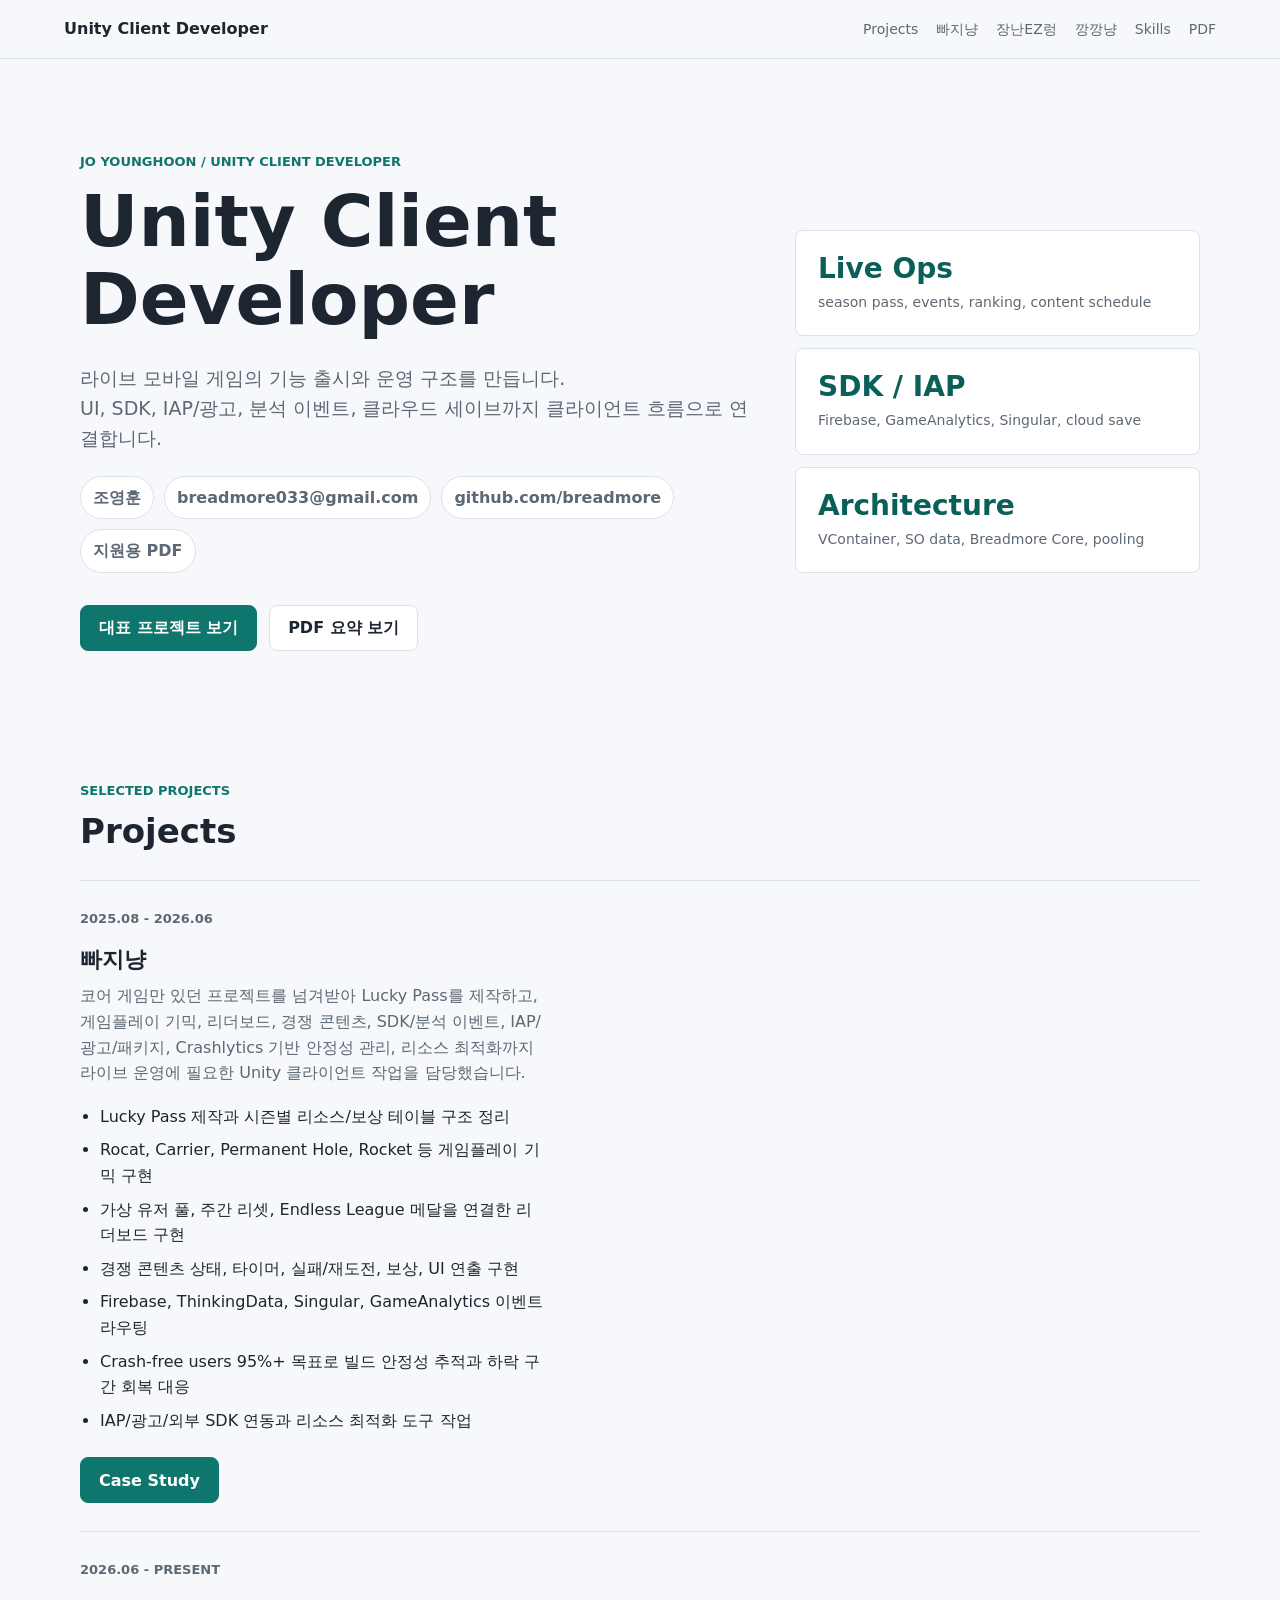
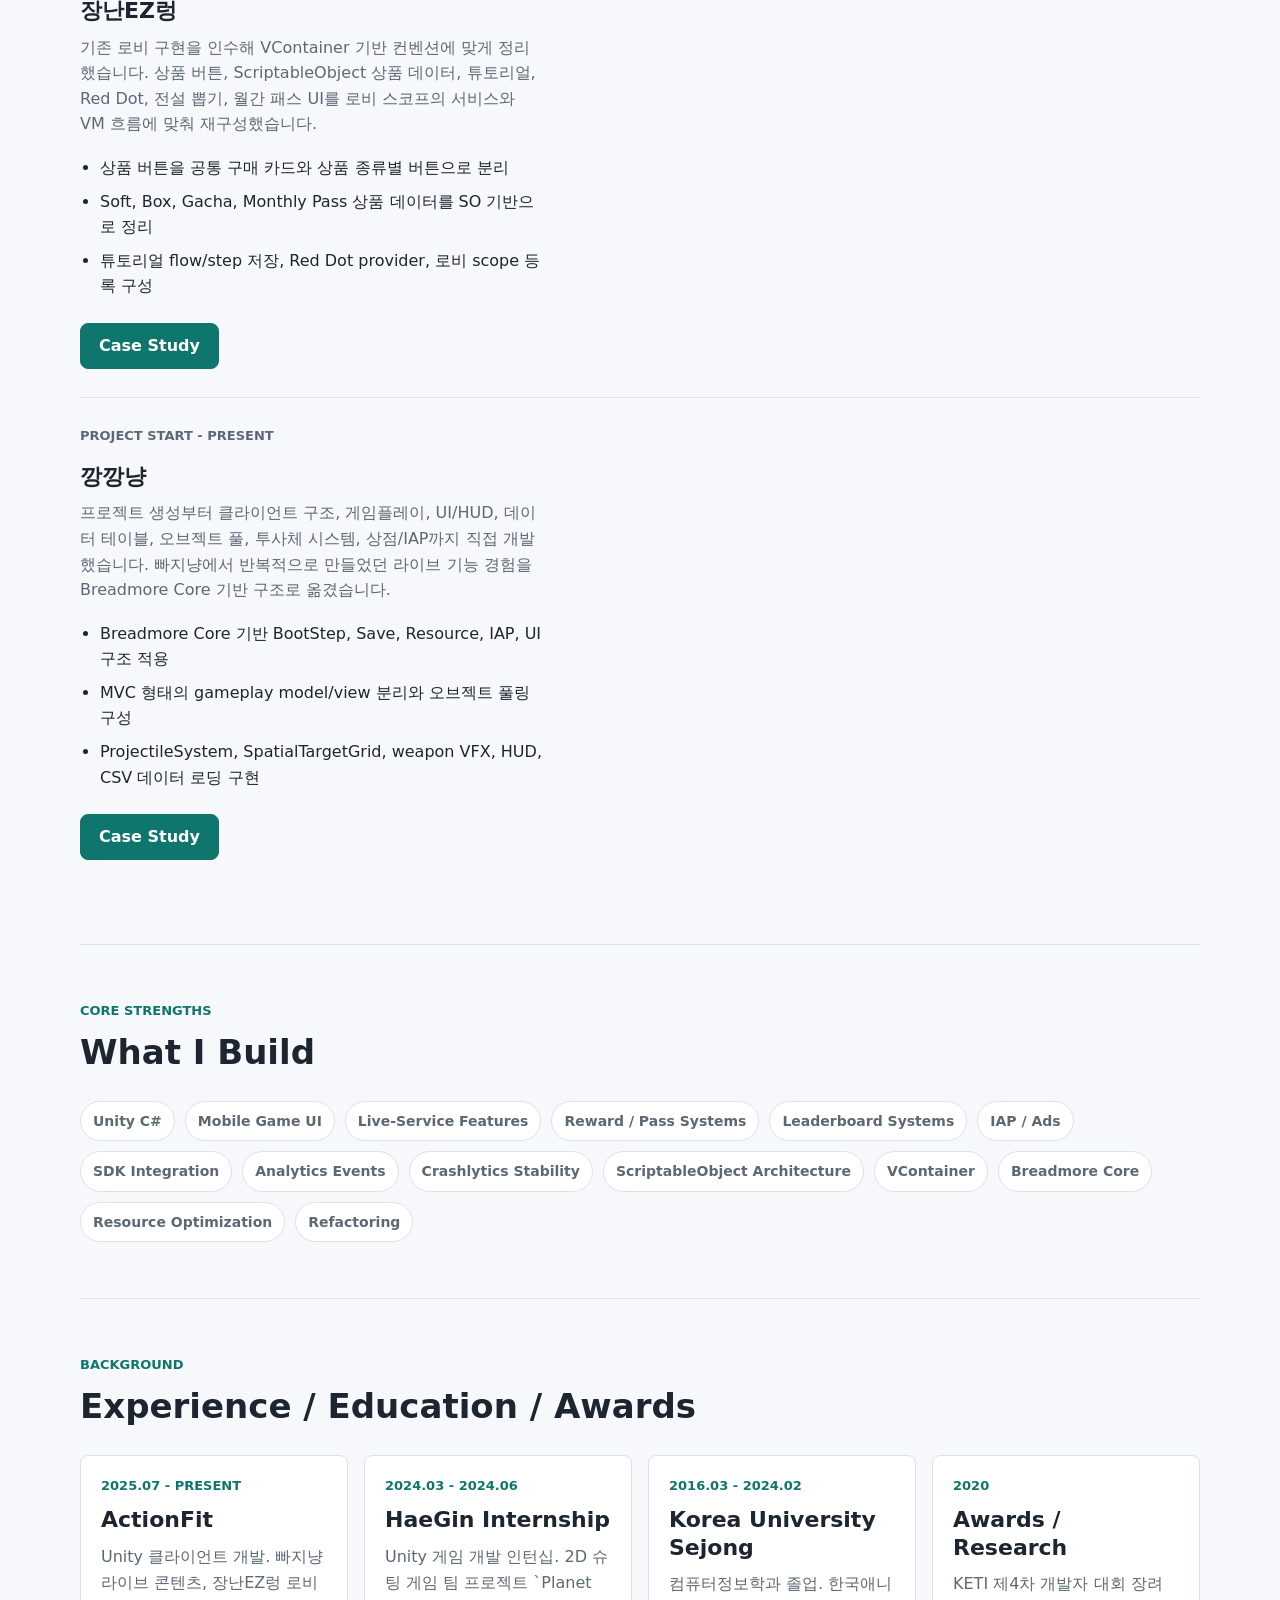
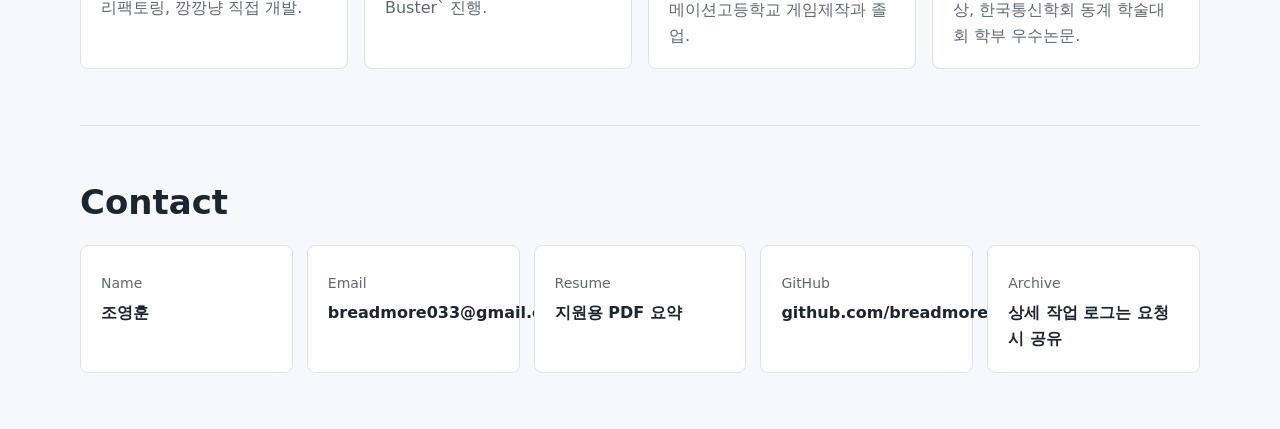
==== index.html @ 873f24c1 "Refine home hero copy" ====
<!doctype html>
<html lang="ko">
  <head>
    <meta charset="utf-8">
    <meta name="viewport" content="width=device-width, initial-scale=1">
    <title>Unity Client Developer Portfolio</title>
    <meta name="description" content="Unity client developer portfolio focused on live game systems, UI, SDK integration, refactoring, and maintainable feature development.">
    <link rel="stylesheet" href="styles.css">
    <link rel="stylesheet" href="print.css" media="print">
  </head>
  <body>
    <header class="topbar">
      <a class="brand" href="index.html">Unity Client Developer</a>
      <nav aria-label="Portfolio navigation">
        <a href="index.html#projects">Projects</a>
        <a href="projects/cataway.html">빠지냥</a>
        <a href="projects/toycommando.html">장난EZ렁</a>
        <a href="projects/minecat.html">깡깡냥</a>
        <a href="index.html#skills">Skills</a>
        <a href="portfolio-print.html">PDF</a>
      </nav>
    </header>

    <main>
      <section class="hero home-hero">
        <div class="hero-copy">
          <p class="eyebrow">Jo Younghoon / Unity Client Developer</p>
          <h1 class="home-title">Unity Client Developer</h1>
          <p class="lead">
            라이브 모바일 게임의 기능 출시와 운영 구조를 만듭니다.<br>
            UI, SDK, IAP/광고, 분석 이벤트, 클라우드 세이브까지 클라이언트 흐름으로 연결합니다.
          </p>
          <div class="contact-strip" aria-label="Contact information">
            <span>조영훈</span>
            <a href="mailto:breadmore033@gmail.com">breadmore033@gmail.com</a>
            <a href="https://github.com/breadmore">github.com/breadmore</a>
            <a href="portfolio-print.html">지원용 PDF</a>
          </div>
          <div class="hero-actions">
            <a class="button primary" href="projects/cataway.html">대표 프로젝트 보기</a>
            <a class="button" href="portfolio-print.html">PDF 요약 보기</a>
          </div>
        </div>
        <div class="hero-panel" aria-label="Portfolio highlights">
          <div>
            <span class="metric">Live Ops</span>
            <span class="label">season pass, events, ranking, content schedule</span>
          </div>
          <div>
            <span class="metric">SDK / IAP</span>
            <span class="label">Firebase, GameAnalytics, Singular, cloud save</span>
          </div>
          <div>
            <span class="metric">Architecture</span>
            <span class="label">VContainer, SO data, Breadmore Core, pooling</span>
          </div>
        </div>
      </section>

      <section id="projects" class="projects">
        <div class="section-heading">
          <p class="eyebrow">Selected Projects</p>
          <h2>Projects</h2>
        </div>

        <article class="project-card featured-project">
          <div class="project-body">
            <p class="project-period">2025.08 - 2026.06</p>
            <h3>빠지냥</h3>
            <p>
              코어 게임만 있던 프로젝트를 넘겨받아 Lucky Pass를 제작하고,
              게임플레이 기믹, 리더보드, 경쟁 콘텐츠, SDK/분석 이벤트, IAP/광고/패키지,
              Crashlytics 기반 안정성 관리, 리소스 최적화까지 라이브 운영에 필요한 Unity 클라이언트 작업을 담당했습니다.
            </p>
            <ul>
              <li>Lucky Pass 제작과 시즌별 리소스/보상 테이블 구조 정리</li>
              <li>Rocat, Carrier, Permanent Hole, Rocket 등 게임플레이 기믹 구현</li>
              <li>가상 유저 풀, 주간 리셋, Endless League 메달을 연결한 리더보드 구현</li>
              <li>경쟁 콘텐츠 상태, 타이머, 실패/재도전, 보상, UI 연출 구현</li>
              <li>Firebase, ThinkingData, Singular, GameAnalytics 이벤트 라우팅</li>
              <li>Crash-free users 95%+ 목표로 빌드 안정성 추적과 하락 구간 회복 대응</li>
              <li>IAP/광고/외부 SDK 연동과 리소스 최적화 도구 작업</li>
            </ul>
            <div class="inline-actions">
              <a class="button primary" href="projects/cataway.html">Case Study</a>
            </div>
          </div>
        </article>

        <article class="project-card compact-project">
          <div class="project-body">
            <p class="project-period">2026.06 - Present</p>
            <h3>장난EZ렁</h3>
            <p>
              기존 로비 구현을 인수해 VContainer 기반 컨벤션에 맞게 정리했습니다.
              상품 버튼, ScriptableObject 상품 데이터, 튜토리얼, Red Dot, 전설 뽑기,
              월간 패스 UI를 로비 스코프의 서비스와 VM 흐름에 맞춰 재구성했습니다.
            </p>
            <ul>
              <li>상품 버튼을 공통 구매 카드와 상품 종류별 버튼으로 분리</li>
              <li>Soft, Box, Gacha, Monthly Pass 상품 데이터를 SO 기반으로 정리</li>
              <li>튜토리얼 flow/step 저장, Red Dot provider, 로비 scope 등록 구성</li>
            </ul>
            <div class="inline-actions">
              <a class="button primary" href="projects/toycommando.html">Case Study</a>
            </div>
          </div>
        </article>

        <article class="project-card compact-project">
          <div class="project-body">
            <p class="project-period">Project Start - Present</p>
            <h3>깡깡냥</h3>
            <p>
              프로젝트 생성부터 클라이언트 구조, 게임플레이, UI/HUD, 데이터 테이블,
              오브젝트 풀, 투사체 시스템, 상점/IAP까지 직접 개발했습니다.
              빠지냥에서 반복적으로 만들었던 라이브 기능 경험을 Breadmore Core 기반 구조로 옮겼습니다.
            </p>
            <ul>
              <li>Breadmore Core 기반 BootStep, Save, Resource, IAP, UI 구조 적용</li>
              <li>MVC 형태의 gameplay model/view 분리와 오브젝트 풀링 구성</li>
              <li>ProjectileSystem, SpatialTargetGrid, weapon VFX, HUD, CSV 데이터 로딩 구현</li>
            </ul>
            <div class="inline-actions">
              <a class="button primary" href="projects/minecat.html">Case Study</a>
            </div>
          </div>
        </article>
      </section>

      <section id="skills" class="summary">
        <div class="section-heading">
          <p class="eyebrow">Core Strengths</p>
          <h2>What I Build</h2>
        </div>
        <div class="pill-grid">
          <span>Unity C#</span>
          <span>Mobile Game UI</span>
          <span>Live-Service Features</span>
          <span>Reward / Pass Systems</span>
          <span>Leaderboard Systems</span>
          <span>IAP / Ads</span>
          <span>SDK Integration</span>
          <span>Analytics Events</span>
          <span>Crashlytics Stability</span>
          <span>ScriptableObject Architecture</span>
          <span>VContainer</span>
          <span>Breadmore Core</span>
          <span>Resource Optimization</span>
          <span>Refactoring</span>
        </div>
      </section>

      <section class="summary">
        <div class="section-heading">
          <p class="eyebrow">Background</p>
          <h2>Experience / Education / Awards</h2>
        </div>
        <div class="timeline-grid">
          <article>
            <p class="project-period">2025.07 - Present</p>
            <h3>ActionFit</h3>
            <p>Unity 클라이언트 개발. 빠지냥 라이브 콘텐츠, 장난EZ렁 로비 리팩토링, 깡깡냥 직접 개발.</p>
          </article>
          <article>
            <p class="project-period">2024.03 - 2024.06</p>
            <h3>HaeGin Internship</h3>
            <p>Unity 게임 개발 인턴십. 2D 슈팅 게임 팀 프로젝트 `Planet Buster` 진행.</p>
          </article>
          <article>
            <p class="project-period">2016.03 - 2024.02</p>
            <h3>Korea University Sejong</h3>
            <p>컴퓨터정보학과 졸업. 한국애니메이션고등학교 게임제작과 졸업.</p>
          </article>
          <article>
            <p class="project-period">2020</p>
            <h3>Awards / Research</h3>
            <p>KETI 제4차 개발자 대회 장려상, 한국통신학회 동계 학술대회 학부 우수논문.</p>
          </article>
        </div>
      </section>

      <section class="contact">
        <h2>Contact</h2>
        <div class="contact-grid">
          <div>
            <span class="label">Name</span>
            <strong>조영훈</strong>
          </div>
          <div>
            <span class="label">Email</span>
            <a href="mailto:breadmore033@gmail.com">breadmore033@gmail.com</a>
          </div>
          <div>
            <span class="label">Resume</span>
            <a href="portfolio-print.html">지원용 PDF 요약</a>
          </div>
          <div>
            <span class="label">GitHub</span>
            <a href="https://github.com/breadmore">github.com/breadmore</a>
          </div>
          <div>
            <span class="label">Archive</span>
            <span>상세 작업 로그는 요청 시 공유</span>
          </div>
        </div>
      </section>
    </main>
  </body>
</html>
---- styles.css ----
:root {
  color-scheme: light;
  --ink: #1d2630;
  --muted: #5d6875;
  --line: #dbe2ea;
  --paper: #f7f8fb;
  --surface: #ffffff;
  --accent: #0f766e;
  --accent-dark: #0b5f59;
  --gold: #b7791f;
  --blue: #275d8c;
}

* {
  box-sizing: border-box;
}

html {
  scroll-behavior: smooth;
}

body {
  margin: 0;
  font-family: Inter, ui-sans-serif, system-ui, -apple-system, BlinkMacSystemFont, "Segoe UI", sans-serif;
  color: var(--ink);
  background: var(--paper);
  line-height: 1.6;
}

a {
  color: inherit;
  text-decoration: none;
}

.topbar {
  position: sticky;
  top: 0;
  z-index: 10;
  display: flex;
  align-items: center;
  justify-content: space-between;
  gap: 24px;
  padding: 16px clamp(20px, 5vw, 64px);
  background: rgba(247, 248, 251, 0.92);
  border-bottom: 1px solid var(--line);
  backdrop-filter: blur(12px);
}

.brand {
  font-weight: 800;
}

nav {
  display: flex;
  flex-wrap: wrap;
  justify-content: flex-end;
  gap: 18px;
  color: var(--muted);
  font-size: 14px;
}

main {
  width: min(1120px, calc(100% - 40px));
  margin: 0 auto;
}

.home-hero {
  min-height: 68vh;
}

.hero {
  display: grid;
  grid-template-columns: minmax(0, 1.25fr) minmax(280px, 0.75fr);
  gap: 40px;
  align-items: center;
  min-height: 74vh;
  padding: 72px 0 52px;
}

.eyebrow,
.project-period {
  margin: 0 0 10px;
  color: var(--accent);
  font-size: 13px;
  font-weight: 800;
  letter-spacing: 0;
  text-transform: uppercase;
}

h1,
h2,
h3,
p {
  overflow-wrap: anywhere;
}

h1 {
  max-width: 840px;
  margin: 0;
  font-size: clamp(42px, 8vw, 82px);
  line-height: 1.04;
  letter-spacing: 0;
}

.home-title {
  max-width: 760px;
  font-size: clamp(44px, 6vw, 72px);
  line-height: 1.08;
}

h2 {
  margin: 0;
  font-size: 34px;
  line-height: 1.2;
  letter-spacing: 0;
}

h3 {
  margin: 0 0 10px;
  font-size: 22px;
  line-height: 1.25;
  letter-spacing: 0;
}

.lead {
  max-width: 720px;
  margin: 24px 0 0;
  color: var(--muted);
  font-size: 19px;
}

.hero-actions {
  display: flex;
  flex-wrap: wrap;
  gap: 12px;
  margin-top: 32px;
}

.contact-strip {
  display: flex;
  flex-wrap: wrap;
  gap: 10px;
  margin-top: 22px;
  color: var(--muted);
  font-weight: 800;
}

.contact-strip > * {
  padding: 8px 12px;
  border: 1px solid var(--line);
  border-radius: 999px;
  background: var(--surface);
}

.button {
  display: inline-flex;
  align-items: center;
  justify-content: center;
  min-height: 46px;
  padding: 0 18px;
  border: 1px solid var(--line);
  border-radius: 8px;
  background: var(--surface);
  font-weight: 800;
}

.button.primary {
  color: #fff;
  background: var(--accent);
  border-color: var(--accent);
}

.inline-actions {
  display: flex;
  flex-wrap: wrap;
  gap: 10px;
  margin-top: 24px;
}

.hero-panel {
  display: grid;
  gap: 12px;
}

.hero-panel > div {
  padding: 22px;
  border: 1px solid var(--line);
  border-radius: 8px;
  background: var(--surface);
}

.metric {
  display: block;
  color: var(--accent-dark);
  font-size: 28px;
  font-weight: 900;
  line-height: 1.15;
}

.label {
  display: block;
  margin-top: 6px;
  color: var(--muted);
  font-size: 14px;
}

section {
  padding: 56px 0;
}

.summary,
.contact {
  border-top: 1px solid var(--line);
}

.contact-grid {
  display: grid;
  grid-template-columns: repeat(5, minmax(0, 1fr));
  gap: 14px;
  margin-top: 22px;
}

.contact-grid > div {
  padding: 20px;
  border: 1px solid var(--line);
  border-radius: 8px;
  background: var(--surface);
}

.contact-grid strong,
.contact-grid a,
.contact-grid span:not(.label) {
  display: block;
  margin-top: 6px;
  font-weight: 900;
}

.timeline-grid {
  display: grid;
  grid-template-columns: repeat(4, minmax(0, 1fr));
  gap: 16px;
  margin-top: 22px;
}

.timeline-grid article {
  min-height: 190px;
  padding: 20px;
  border: 1px solid var(--line);
  border-radius: 8px;
  background: var(--surface);
}

.timeline-grid p:not(.project-period) {
  margin: 0;
  color: var(--muted);
}

.pill-grid {
  display: flex;
  flex-wrap: wrap;
  gap: 10px;
  margin-top: 22px;
}

.pill-grid span {
  padding: 8px 12px;
  border: 1px solid var(--line);
  border-radius: 999px;
  background: var(--surface);
  color: var(--muted);
  font-weight: 700;
  font-size: 14px;
}

.section-heading {
  margin-bottom: 28px;
}

.featured-project {
  border-top: 2px solid var(--accent);
}

.compact-project {
  grid-template-columns: 1fr;
}

.project-card {
  display: grid;
  grid-template-columns: minmax(280px, 0.85fr) minmax(0, 1.15fr);
  gap: 28px;
  align-items: stretch;
  padding: 24px 0;
  border-top: 1px solid var(--line);
}

.project-media {
  min-height: 280px;
  border-radius: 8px;
  overflow: hidden;
  background: #d9e4ec;
}

.project-media.placeholder {
  display: grid;
  place-items: center;
  border: 1px dashed #9fb0c0;
  color: var(--muted);
  text-align: center;
  padding: 24px;
  font-weight: 800;
}

.project-body {
  padding: 4px 0;
}

.project-body p {
  margin: 0 0 16px;
  color: var(--muted);
}

.case-hero {
  padding: 76px 0 42px;
  border-bottom: 1px solid var(--line);
}

.case-hero h1 {
  font-size: clamp(58px, 10vw, 116px);
}

.case-meta {
  display: grid;
  grid-template-columns: repeat(4, minmax(0, 1fr));
  gap: 12px;
  margin-top: 34px;
}

.case-meta > div {
  padding: 18px;
  border: 1px solid var(--line);
  border-radius: 8px;
  background: var(--surface);
}

.case-meta strong {
  display: block;
  margin-top: 6px;
  font-size: 18px;
  line-height: 1.25;
}

.case-section {
  border-bottom: 1px solid var(--line);
}

.split-copy {
  display: grid;
  grid-template-columns: repeat(2, minmax(0, 1fr));
  gap: 28px;
}

.split-copy p {
  margin: 0;
  color: var(--muted);
  font-size: 17px;
}

.case-stack {
  display: grid;
  gap: 18px;
}

.case-block {
  padding: 26px;
  border: 1px solid var(--line);
  border-radius: 8px;
  background: var(--surface);
}

.case-block-heading {
  display: grid;
  grid-template-columns: 48px minmax(0, 1fr);
  gap: 16px;
  align-items: start;
  margin-bottom: 16px;
}

.case-block-heading > span {
  display: grid;
  place-items: center;
  width: 40px;
  height: 40px;
  border-radius: 8px;
  color: #fff;
  background: var(--accent);
  font-weight: 900;
}

.case-block p {
  margin: 0 0 16px;
  color: var(--muted);
}

.evidence-grid {
  display: grid;
  grid-template-columns: repeat(3, minmax(0, 1fr));
  gap: 16px;
}

.evidence-grid article {
  min-height: 160px;
  padding: 20px;
  border: 1px solid var(--line);
  border-radius: 8px;
  background: var(--surface);
}

.evidence-grid p {
  margin: 0;
  color: var(--muted);
  font-family: ui-monospace, SFMono-Regular, Menlo, Monaco, Consolas, "Liberation Mono", monospace;
  font-size: 13px;
}

.impact-list {
  display: grid;
  gap: 14px;
}

.impact-list p {
  margin: 0;
  padding: 18px 20px;
  border-left: 4px solid var(--accent);
  background: var(--surface);
  color: var(--muted);
}

ul {
  margin: 18px 0 0;
  padding-left: 20px;
}

li + li {
  margin-top: 8px;
}

.case-grid,
.metrics-list {
  display: grid;
  grid-template-columns: repeat(2, minmax(0, 1fr));
  gap: 16px;
}

.media-grid {
  display: grid;
  grid-template-columns: repeat(6, minmax(0, 1fr));
  gap: 12px;
}

.media-grid figure {
  margin: 0;
  padding: 10px;
  border: 1px solid var(--line);
  border-radius: 8px;
  background: var(--surface);
}

.media-grid img {
  display: block;
  width: 100%;
  height: min(240px, 40vw);
  object-fit: cover;
  object-position: top center;
  border: 1px solid var(--line);
  border-radius: 8px;
  background: #111820;
}

.media-grid figcaption {
  margin-top: 10px;
  color: var(--muted);
  font-size: 12px;
  line-height: 1.35;
}

.media-grid-large {
  grid-template-columns: repeat(2, minmax(0, 1fr));
  max-width: 720px;
}

.media-grid-large img {
  height: min(520px, 72vw);
  object-fit: contain;
  background: #10131a;
}

.section-lead {
  max-width: 820px;
  margin: 14px 0 0;
  color: var(--muted);
  font-size: 17px;
}

.evidence-strip {
  display: grid;
  grid-template-columns: repeat(3, minmax(0, 1fr));
  gap: 12px;
  margin-bottom: 18px;
}

.evidence-strip > div {
  padding: 20px;
  border: 1px solid var(--line);
  border-radius: 8px;
  background: var(--surface);
}

.work-list {
  display: grid;
  grid-template-columns: repeat(2, minmax(0, 1fr));
  gap: 16px;
}

.work-list article {
  min-height: 280px;
  padding: 22px;
  border: 1px solid var(--line);
  border-radius: 8px;
  background: var(--surface);
}

.work-list p {
  margin: 0 0 16px;
  color: var(--muted);
}

.case-grid article,
.metrics-list > div {
  min-height: 170px;
  padding: 22px;
  border: 1px solid var(--line);
  border-radius: 8px;
  background: var(--surface);
}

.case-grid p,
.metrics-list p,
.contact p {
  margin: 0;
  color: var(--muted);
}

.core-grid {
  margin-top: 28px;
}

.code-showcase {
  display: grid;
  grid-template-columns: repeat(3, minmax(0, 1fr));
  gap: 16px;
  margin-top: 18px;
}

.code-showcase article {
  display: flex;
  min-height: 100%;
  flex-direction: column;
  padding: 20px;
  border: 1px solid var(--line);
  border-radius: 8px;
  background: var(--surface);
}

.code-showcase p {
  margin: 0 0 14px;
  color: var(--muted);
}

pre {
  flex: 1;
  min-width: 0;
  margin: 0;
  padding: 16px;
  overflow-x: auto;
  border-radius: 8px;
  background: #15202b;
  color: #e6edf3;
  font-size: 12px;
  line-height: 1.55;
}

code {
  font-family: ui-monospace, SFMono-Regular, Menlo, Monaco, Consolas, "Liberation Mono", monospace;
}

.metrics-list h3:nth-child(1) {
  color: var(--blue);
}

.print-summary-page .topbar {
  position: static;
}

.print-main {
  max-width: 980px;
}

.print-cover {
  min-height: auto;
  padding: 72px 0 44px;
  border-bottom: 1px solid var(--line);
}

.print-cover h1 {
  font-size: clamp(58px, 10vw, 104px);
}

@media (max-width: 820px) {
  .topbar {
    align-items: flex-start;
    flex-direction: column;
  }

  nav {
    justify-content: flex-start;
  }

  .hero,
  .project-card,
  .case-meta,
  .split-copy,
  .evidence-strip,
  .work-list,
  .evidence-grid,
  .case-grid,
  .code-showcase,
  .contact-grid,
  .timeline-grid,
  .metrics-list {
    grid-template-columns: 1fr;
  }

  .media-grid {
    grid-template-columns: repeat(3, minmax(0, 1fr));
  }

  .media-grid-large {
    grid-template-columns: repeat(2, minmax(0, 1fr));
  }

  .media-grid img {
    height: min(220px, 36vw);
  }

  .media-grid-large img {
    height: min(440px, 82vw);
  }

  .hero {
    min-height: auto;
    padding-top: 46px;
  }

  .project-media {
    min-height: 220px;
  }

  .case-block {
    padding: 20px;
  }
}

@media (max-width: 520px) {
  .media-grid {
    grid-template-columns: repeat(2, minmax(0, 1fr));
  }

  .media-grid img {
    height: 210px;
  }

  .media-grid-large img {
    height: 360px;
  }
}
---- print.css ----
@page {
  size: A4;
  margin: 14mm;
}

body {
  background: #fff;
  color: #111827;
  font-size: 11pt;
}

.topbar,
.hero-actions,
.contact-strip,
.project-media {
  display: none;
}

main {
  width: 100%;
}

.hero,
.case-meta,
.split-copy,
.case-stack,
.evidence-grid,
.project-card,
.evidence-strip,
.work-list,
.case-grid,
.contact-grid,
.timeline-grid,
.metrics-list {
  display: block;
}

.hero {
  min-height: auto;
  padding: 0 0 12mm;
}

.hero-panel {
  display: grid;
  grid-template-columns: repeat(3, 1fr);
  gap: 4mm;
  margin-top: 8mm;
}

h1 {
  font-size: 28pt;
}

h2 {
  font-size: 18pt;
}

h3 {
  font-size: 13pt;
}

section {
  padding: 8mm 0;
  break-inside: avoid;
}

.print-cover {
  padding: 0 0 8mm;
}

.print-cover h1 {
  font-size: 34pt;
}

.project-card {
  padding: 6mm 0;
  break-inside: avoid;
}

.case-block,
.case-grid article,
.evidence-grid article,
.work-list article,
.metrics-list > div,
.contact-grid > div,
.timeline-grid article,
.case-meta > div,
.hero-panel > div {
  border: 1px solid #d1d5db;
  padding: 4mm;
  margin-bottom: 4mm;
}

.pill-grid span {
  border: 1px solid #d1d5db;
}
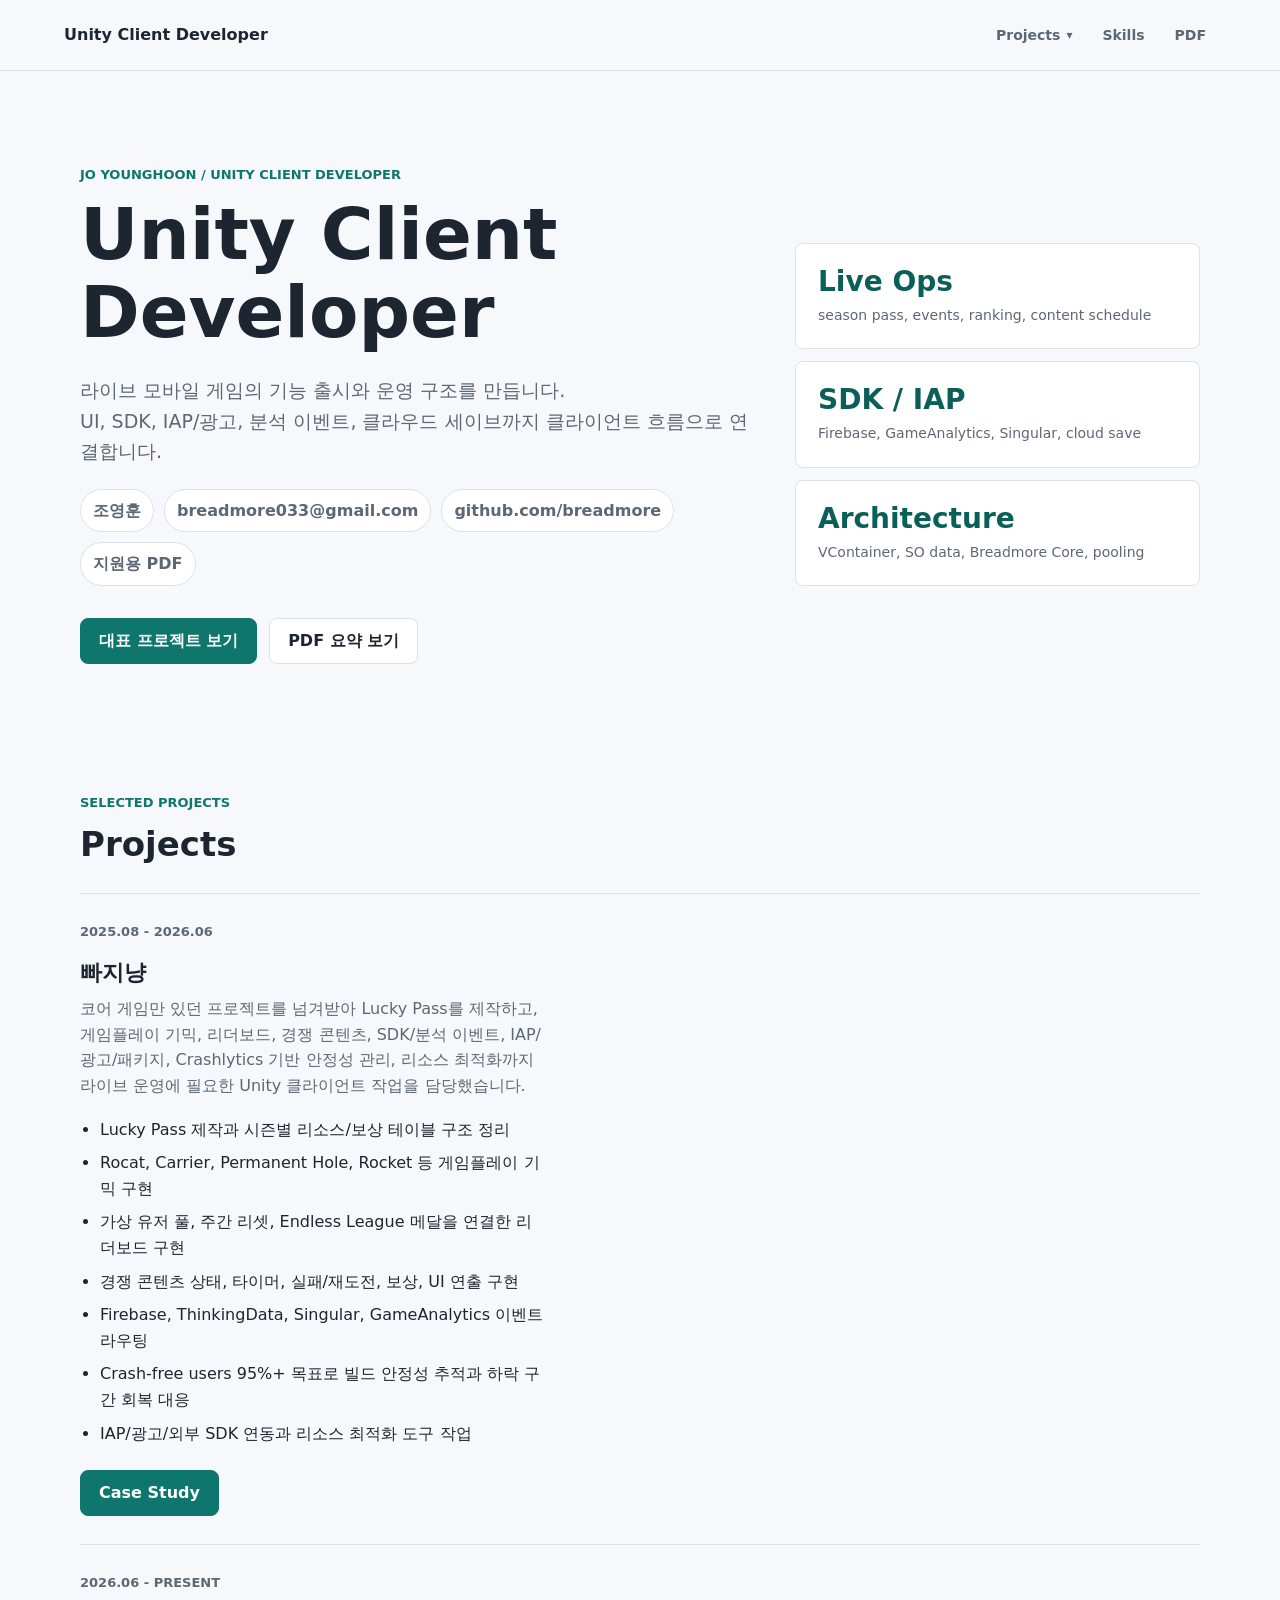
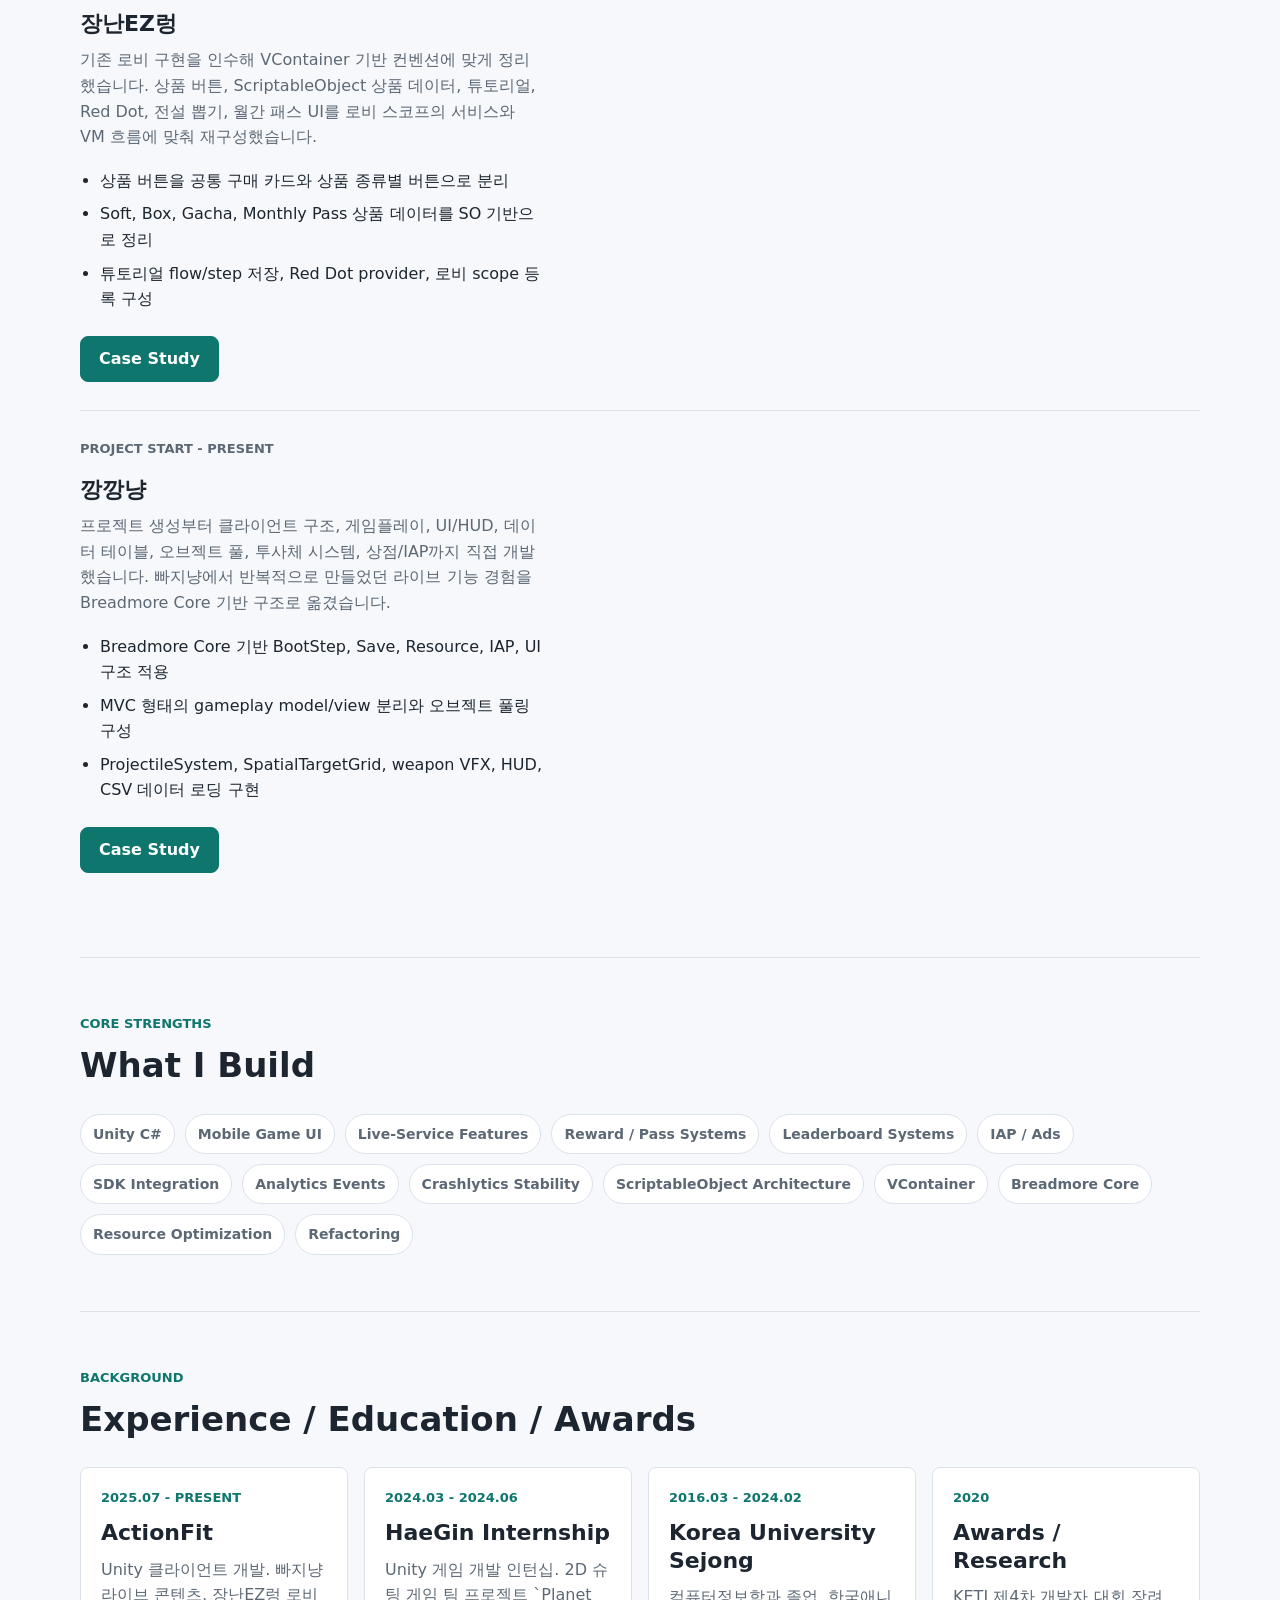
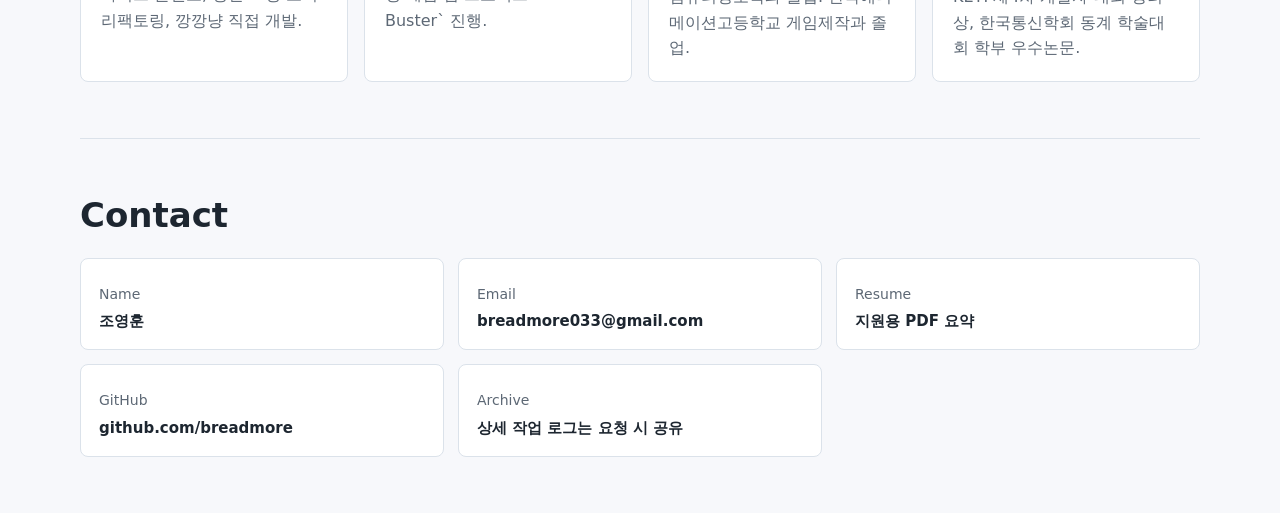
==== commit c5ad1de6: "Group portfolio navigation menus" ====
--- a/index.html
+++ b/index.html
@@ -12,10 +12,15 @@
     <header class="topbar">
       <a class="brand" href="index.html">Unity Client Developer</a>
       <nav aria-label="Portfolio navigation">
-        <a href="index.html#projects">Projects</a>
-        <a href="projects/cataway.html">빠지냥</a>
-        <a href="projects/toycommando.html">장난EZ렁</a>
-        <a href="projects/minecat.html">깡깡냥</a>
+        <details class="nav-menu">
+          <summary>Projects</summary>
+          <div class="nav-dropdown">
+            <a href="index.html#projects">Overview</a>
+            <a href="projects/cataway.html">빠지냥</a>
+            <a href="projects/toycommando.html">장난EZ렁</a>
+            <a href="projects/minecat.html">깡깡냥</a>
+          </div>
+        </details>
         <a href="index.html#skills">Skills</a>
         <a href="portfolio-print.html">PDF</a>
       </nav>
@@ -206,5 +211,6 @@
         </div>
       </section>
     </main>
+    <script src="nav.js"></script>
   </body>
 </html>
--- a/styles.css
+++ b/styles.css
@@ -54,9 +54,77 @@
   display: flex;
   flex-wrap: wrap;
   justify-content: flex-end;
-  gap: 18px;
+  gap: 10px;
   color: var(--muted);
   font-size: 14px;
+}
+
+nav > a,
+.nav-menu > summary {
+  min-height: 36px;
+  padding: 8px 10px;
+  border-radius: 8px;
+  font-weight: 800;
+}
+
+nav > a:hover,
+.nav-menu[open] > summary,
+.nav-menu > summary:hover {
+  background: var(--surface);
+  color: var(--ink);
+}
+
+.nav-menu {
+  position: relative;
+}
+
+.nav-menu > summary {
+  display: flex;
+  align-items: center;
+  gap: 6px;
+  cursor: pointer;
+  list-style: none;
+}
+
+.nav-menu > summary::-webkit-details-marker {
+  display: none;
+}
+
+.nav-menu > summary::after {
+  content: "▾";
+  color: var(--muted);
+  font-size: 12px;
+}
+
+.nav-menu[open] > summary::after {
+  transform: rotate(180deg);
+}
+
+.nav-dropdown {
+  position: absolute;
+  top: calc(100% + 8px);
+  right: 0;
+  z-index: 20;
+  display: grid;
+  min-width: 190px;
+  padding: 8px;
+  border: 1px solid var(--line);
+  border-radius: 8px;
+  background: var(--surface);
+  box-shadow: 0 18px 40px rgba(29, 38, 48, 0.14);
+}
+
+.nav-dropdown a {
+  padding: 9px 10px;
+  border-radius: 6px;
+  color: var(--muted);
+  font-weight: 800;
+  white-space: nowrap;
+}
+
+.nav-dropdown a:hover {
+  color: var(--ink);
+  background: var(--paper);
 }
 
 main {
@@ -215,13 +283,14 @@
 
 .contact-grid {
   display: grid;
-  grid-template-columns: repeat(5, minmax(0, 1fr));
+  grid-template-columns: repeat(3, minmax(0, 1fr));
   gap: 14px;
   margin-top: 22px;
 }
 
 .contact-grid > div {
-  padding: 20px;
+  min-width: 0;
+  padding: 18px;
   border: 1px solid var(--line);
   border-radius: 8px;
   background: var(--surface);
@@ -232,7 +301,11 @@
 .contact-grid span:not(.label) {
   display: block;
   margin-top: 6px;
+  font-size: 15px;
   font-weight: 900;
+  line-height: 1.35;
+  overflow-wrap: anywhere;
+  word-break: break-word;
 }
 
 .timeline-grid {
@@ -623,6 +696,30 @@
 
   nav {
     justify-content: flex-start;
+    width: 100%;
+  }
+
+  .nav-menu {
+    width: 100%;
+  }
+
+  nav > a {
+    border: 1px solid var(--line);
+    background: var(--surface);
+  }
+
+  .nav-menu > summary {
+    width: 100%;
+    justify-content: space-between;
+    border: 1px solid var(--line);
+    background: var(--surface);
+  }
+
+  .nav-dropdown {
+    position: static;
+    min-width: 0;
+    margin-top: 6px;
+    box-shadow: none;
   }
 
   .hero,
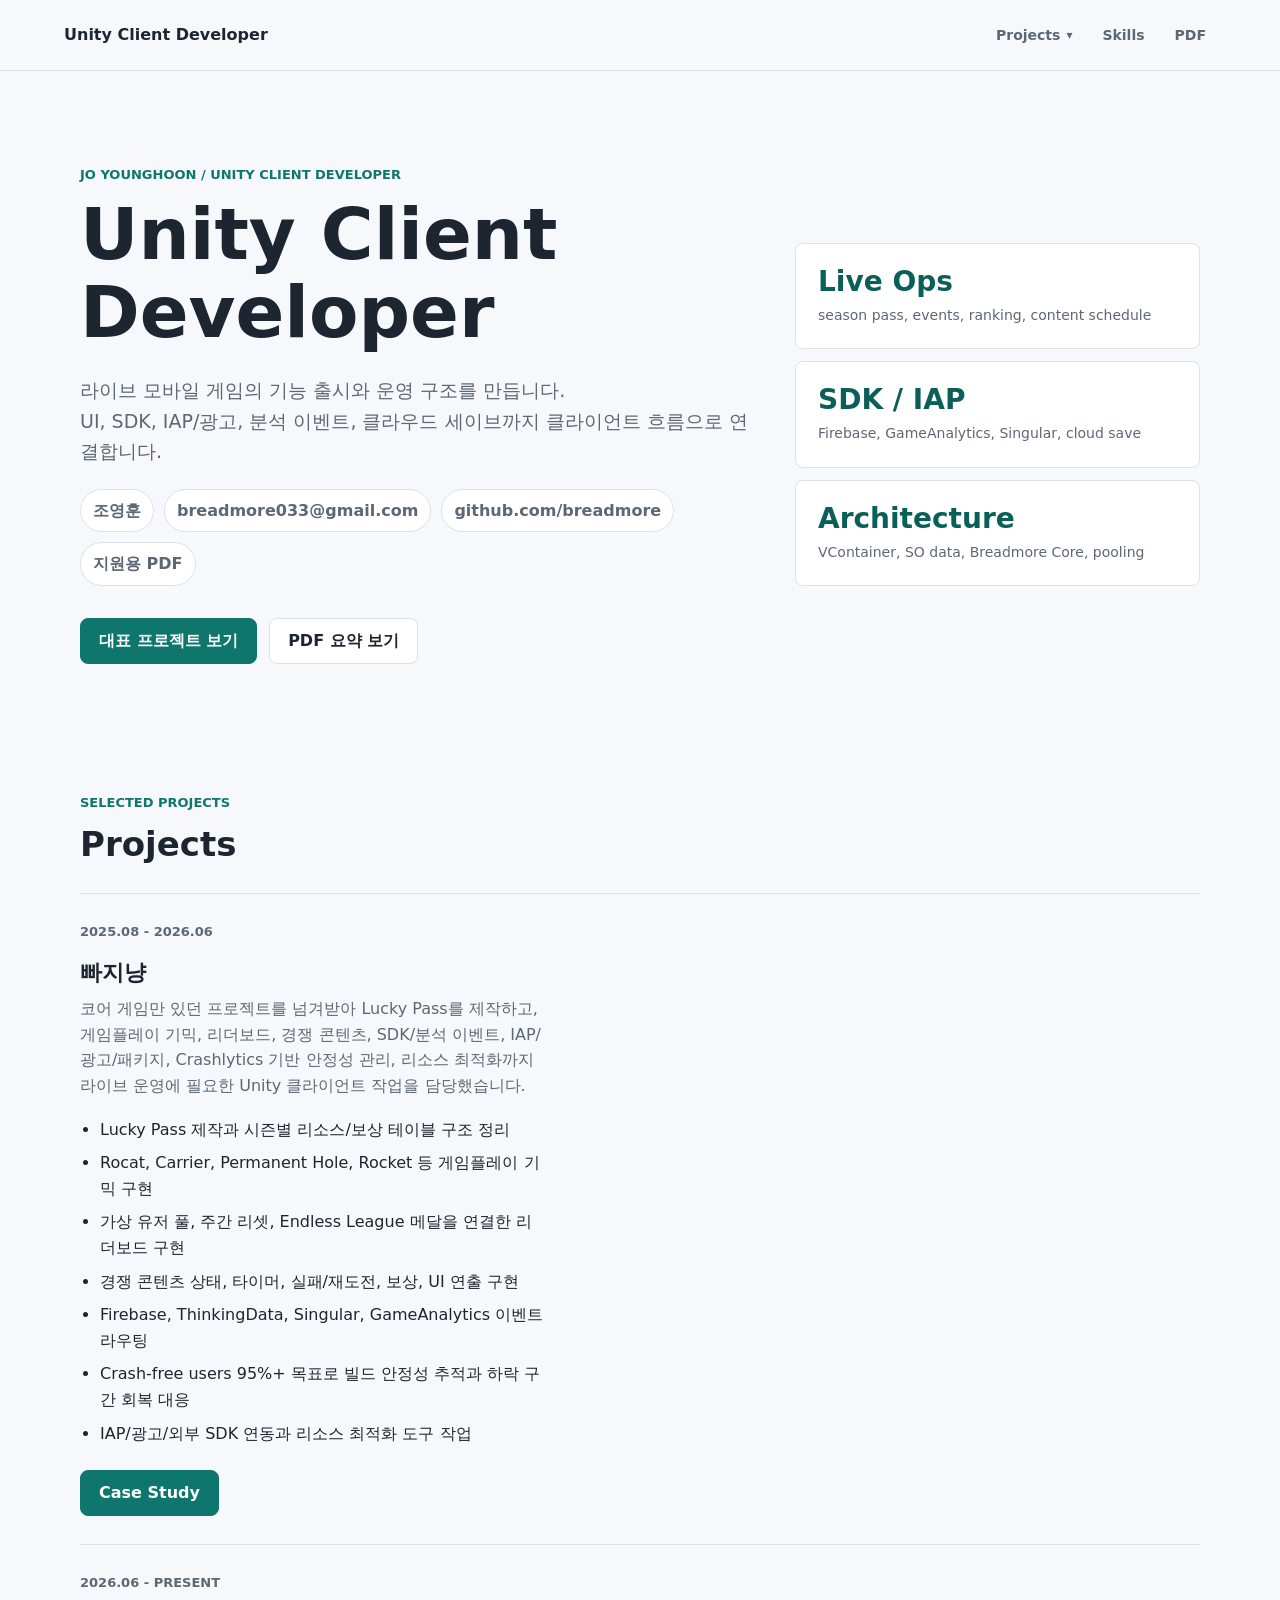
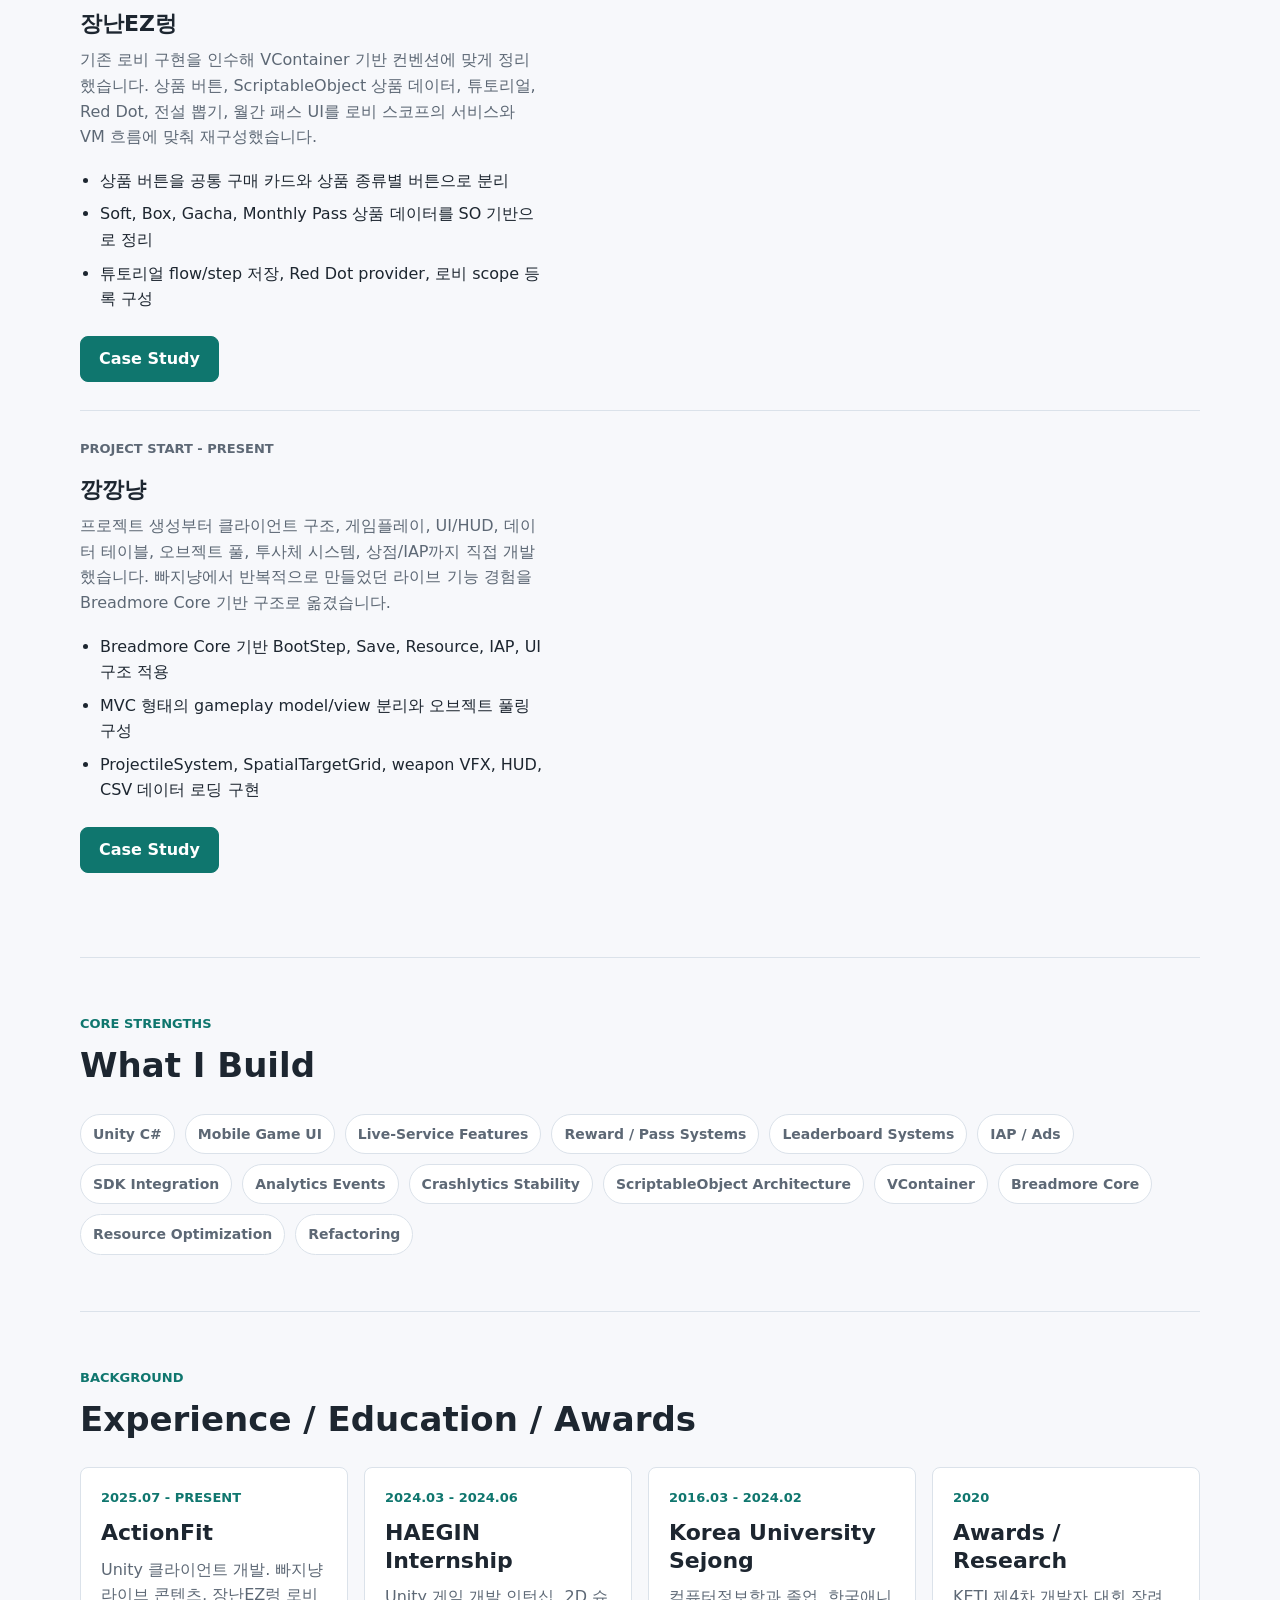
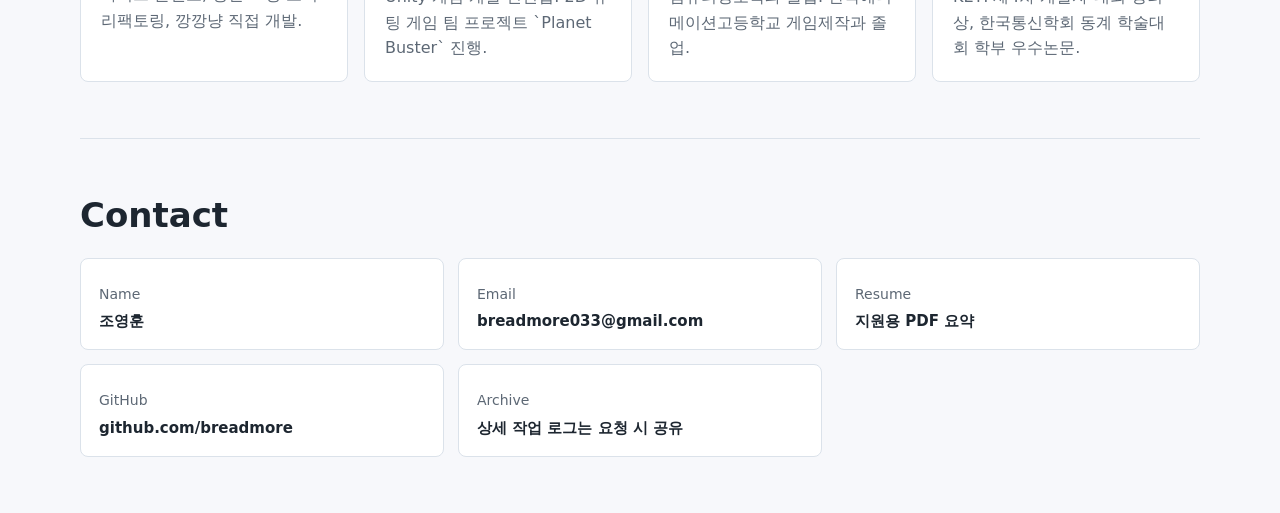
==== commit c190e7d3: "Normalize HAEGIN name casing" ====
--- a/index.html
+++ b/index.html
@@ -169,7 +169,7 @@
           </article>
           <article>
             <p class="project-period">2024.03 - 2024.06</p>
-            <h3>HaeGin Internship</h3>
+            <h3>HAEGIN Internship</h3>
             <p>Unity 게임 개발 인턴십. 2D 슈팅 게임 팀 프로젝트 `Planet Buster` 진행.</p>
           </article>
           <article>
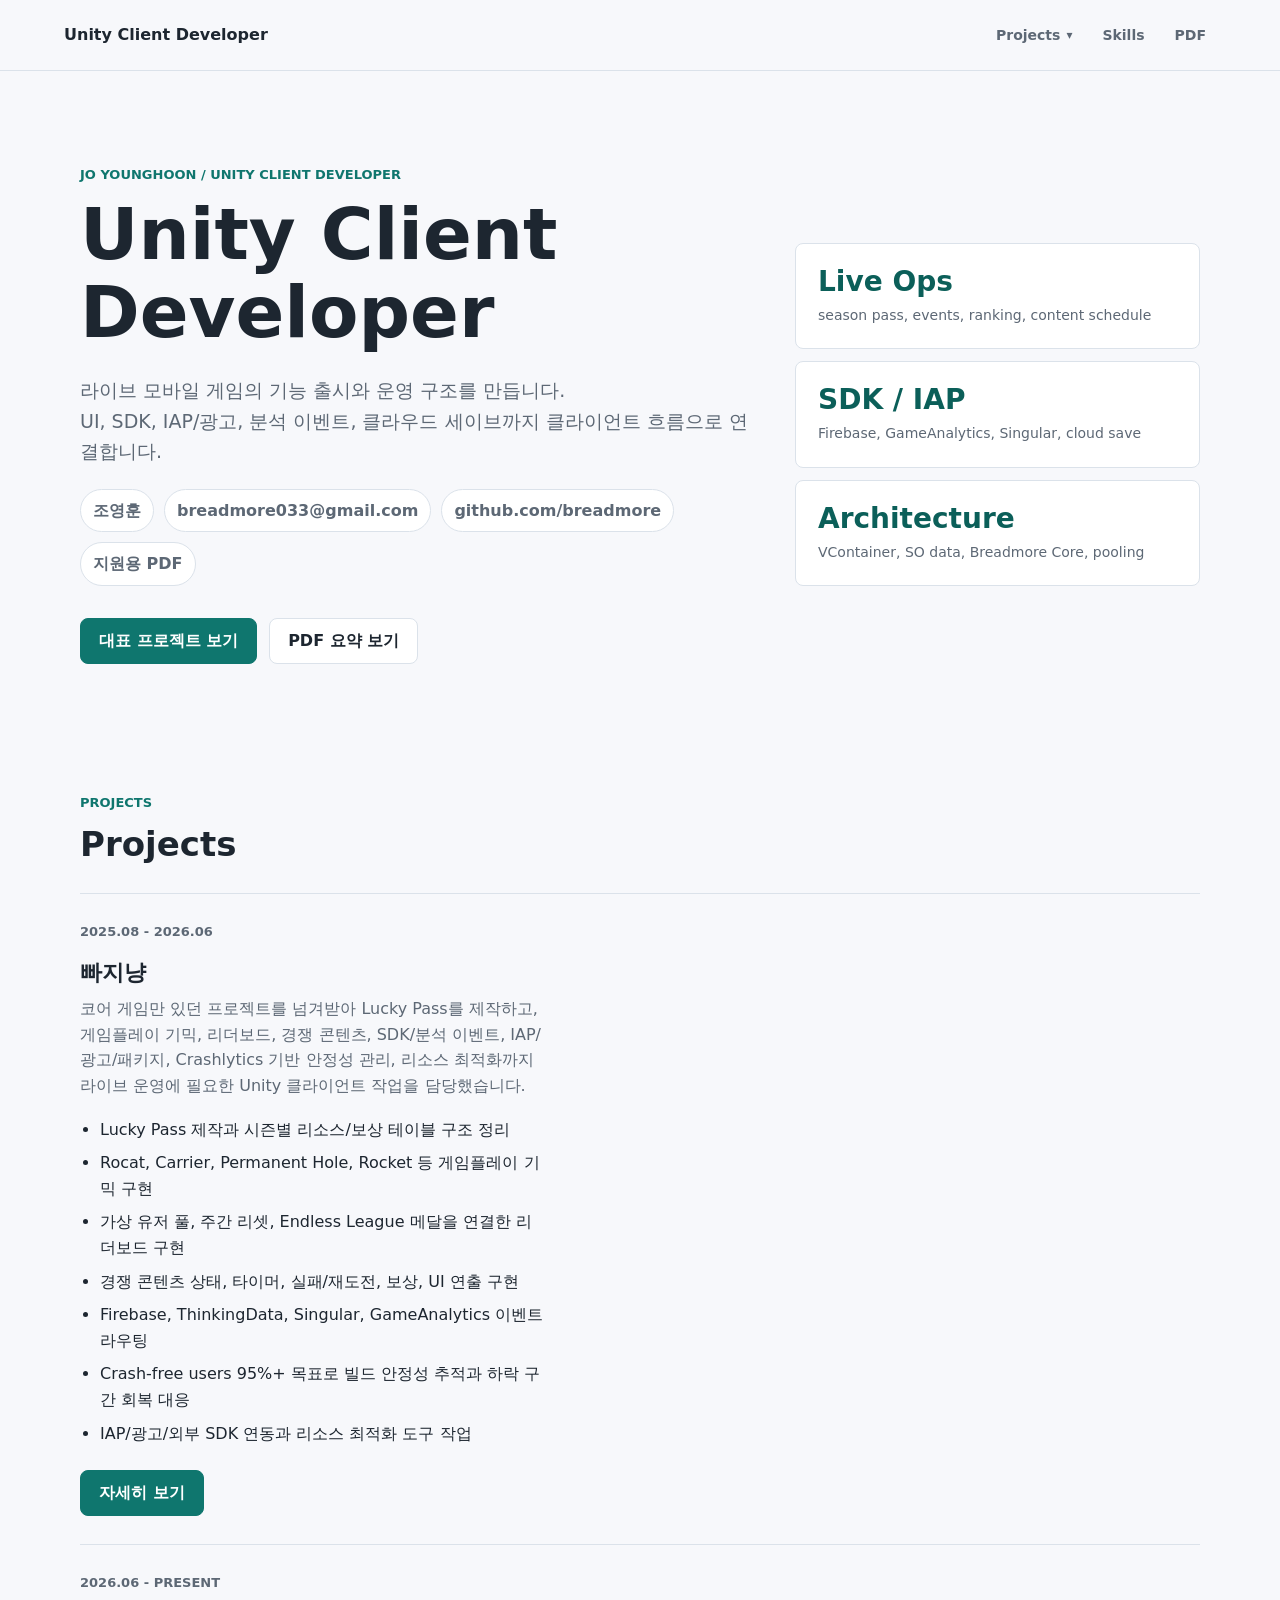
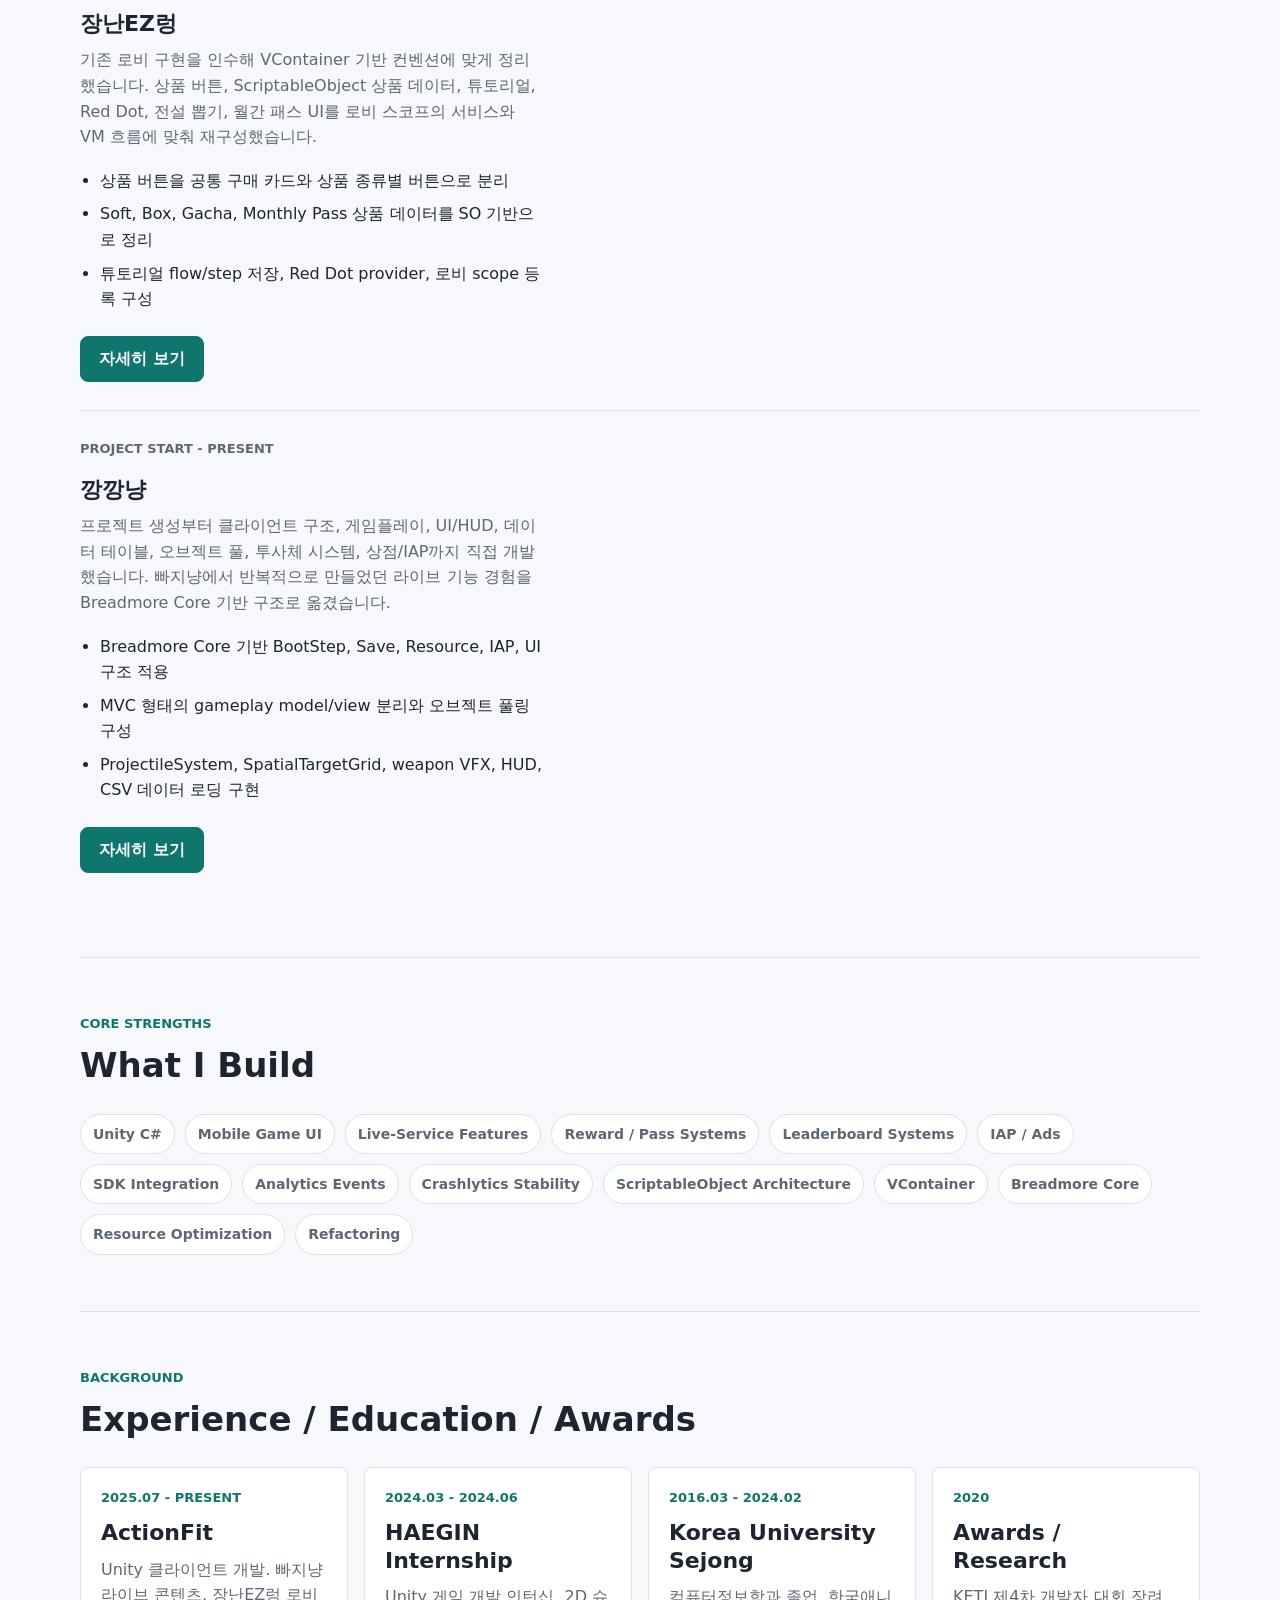
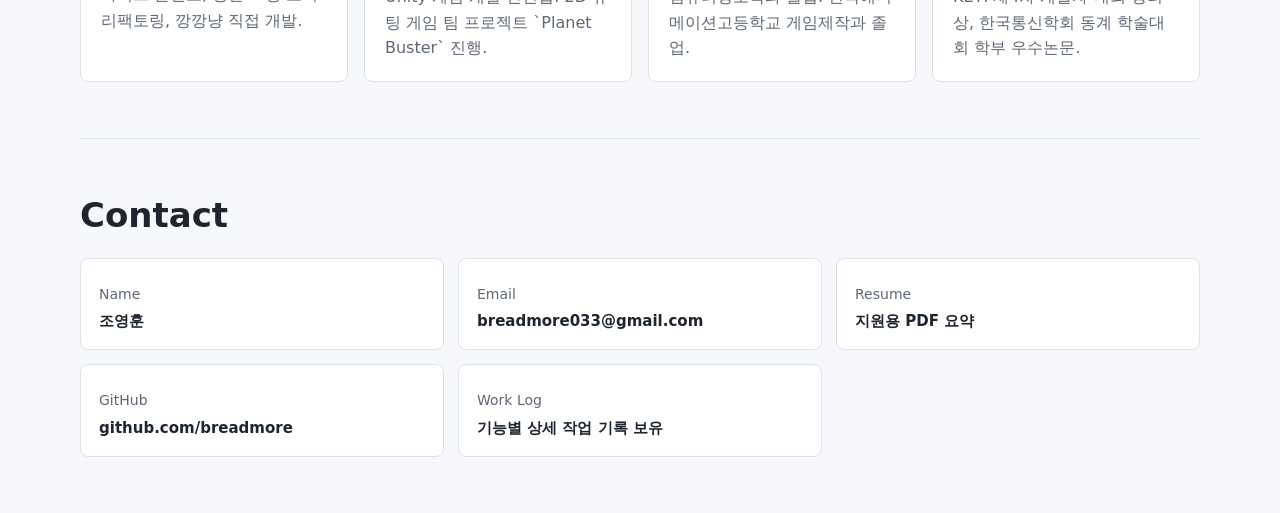
==== commit 790a54d2: "Polish public portfolio copy" ====
--- a/index.html
+++ b/index.html
@@ -15,7 +15,7 @@
         <details class="nav-menu">
           <summary>Projects</summary>
           <div class="nav-dropdown">
-            <a href="index.html#projects">Overview</a>
+            <a href="index.html#projects">Projects</a>
             <a href="projects/cataway.html">빠지냥</a>
             <a href="projects/toycommando.html">장난EZ렁</a>
             <a href="projects/minecat.html">깡깡냥</a>
@@ -64,7 +64,7 @@
 
       <section id="projects" class="projects">
         <div class="section-heading">
-          <p class="eyebrow">Selected Projects</p>
+          <p class="eyebrow">Projects</p>
           <h2>Projects</h2>
         </div>
 
@@ -87,7 +87,7 @@
               <li>IAP/광고/외부 SDK 연동과 리소스 최적화 도구 작업</li>
             </ul>
             <div class="inline-actions">
-              <a class="button primary" href="projects/cataway.html">Case Study</a>
+              <a class="button primary" href="projects/cataway.html">자세히 보기</a>
             </div>
           </div>
         </article>
@@ -107,7 +107,7 @@
               <li>튜토리얼 flow/step 저장, Red Dot provider, 로비 scope 등록 구성</li>
             </ul>
             <div class="inline-actions">
-              <a class="button primary" href="projects/toycommando.html">Case Study</a>
+              <a class="button primary" href="projects/toycommando.html">자세히 보기</a>
             </div>
           </div>
         </article>
@@ -127,7 +127,7 @@
               <li>ProjectileSystem, SpatialTargetGrid, weapon VFX, HUD, CSV 데이터 로딩 구현</li>
             </ul>
             <div class="inline-actions">
-              <a class="button primary" href="projects/minecat.html">Case Study</a>
+              <a class="button primary" href="projects/minecat.html">자세히 보기</a>
             </div>
           </div>
         </article>
@@ -205,8 +205,8 @@
             <a href="https://github.com/breadmore">github.com/breadmore</a>
           </div>
           <div>
-            <span class="label">Archive</span>
-            <span>상세 작업 로그는 요청 시 공유</span>
+            <span class="label">Work Log</span>
+            <span>기능별 상세 작업 기록 보유</span>
           </div>
         </div>
       </section>
--- a/styles.css
+++ b/styles.css
@@ -636,6 +636,7 @@
 
 .code-showcase article {
   display: flex;
+  min-width: 0;
   min-height: 100%;
   flex-direction: column;
   padding: 20px;
@@ -652,6 +653,7 @@
 pre {
   flex: 1;
   min-width: 0;
+  max-width: 100%;
   margin: 0;
   padding: 16px;
   overflow-x: auto;
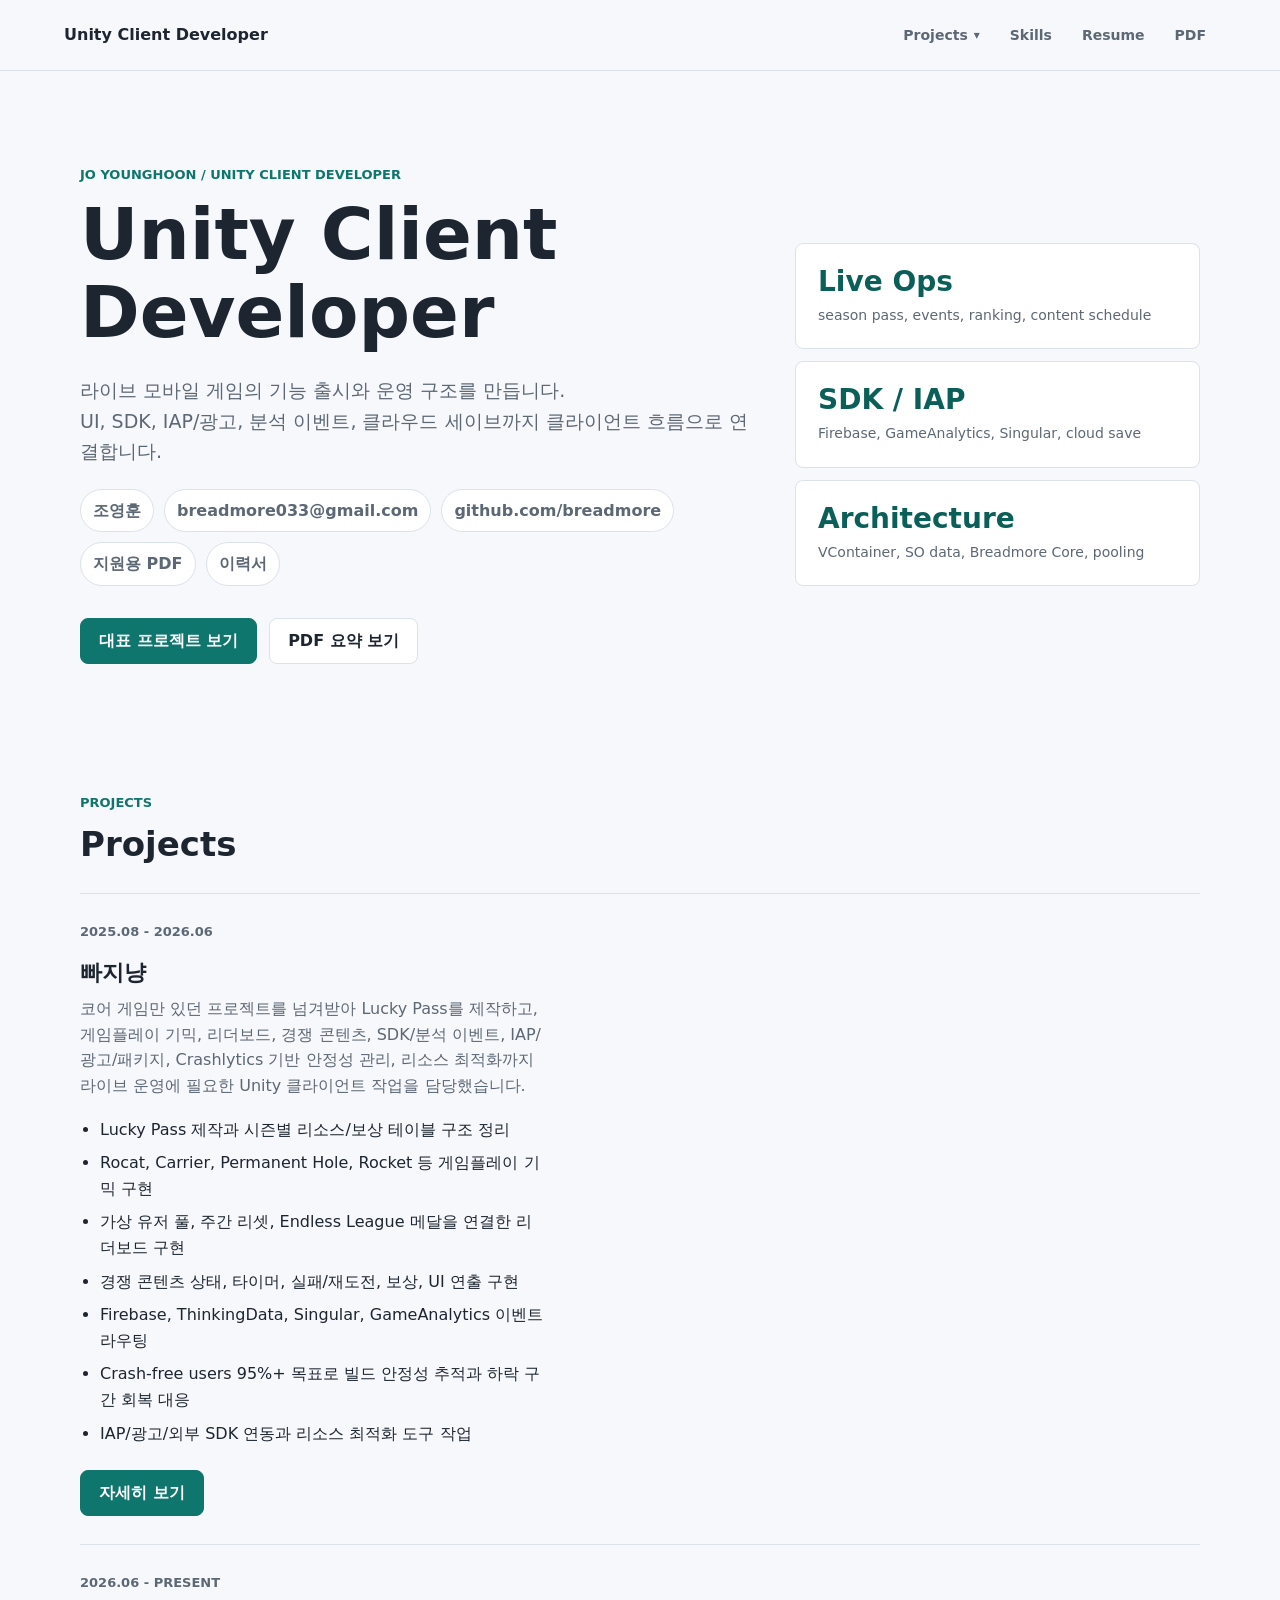
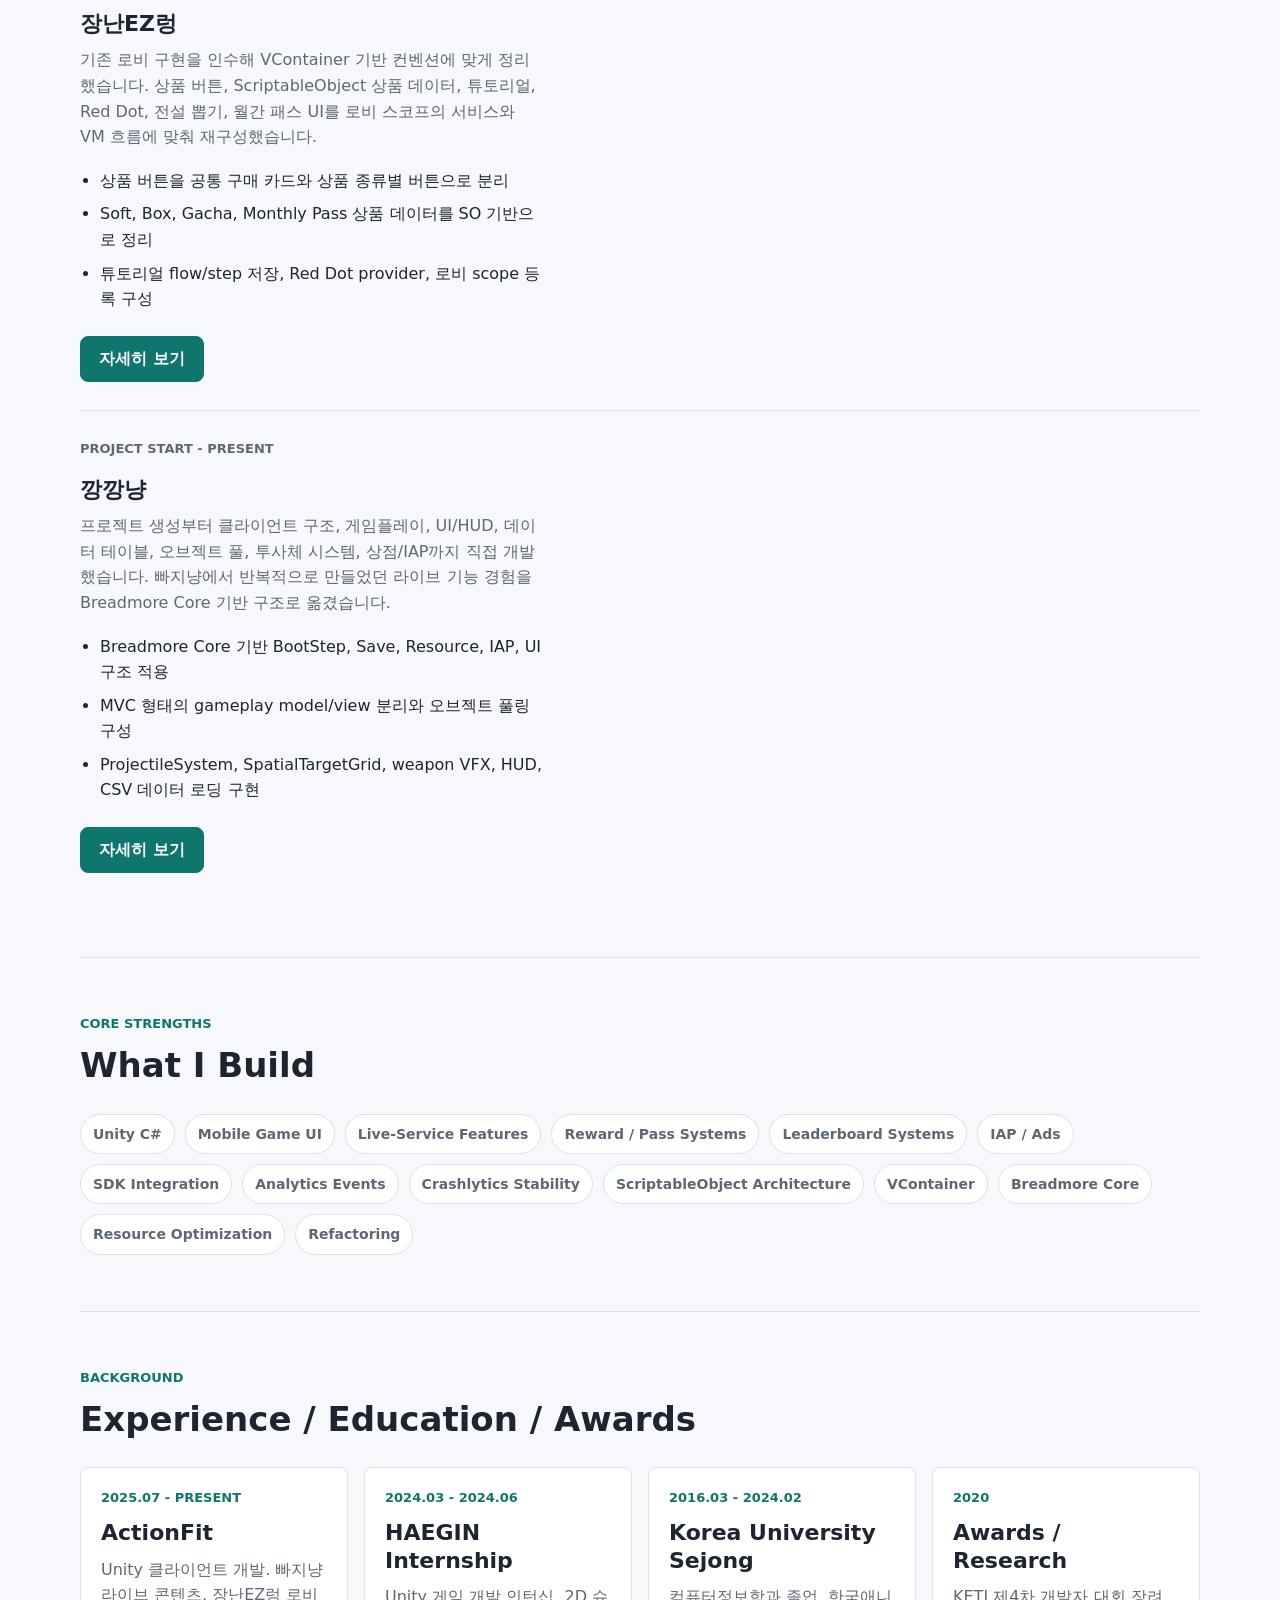
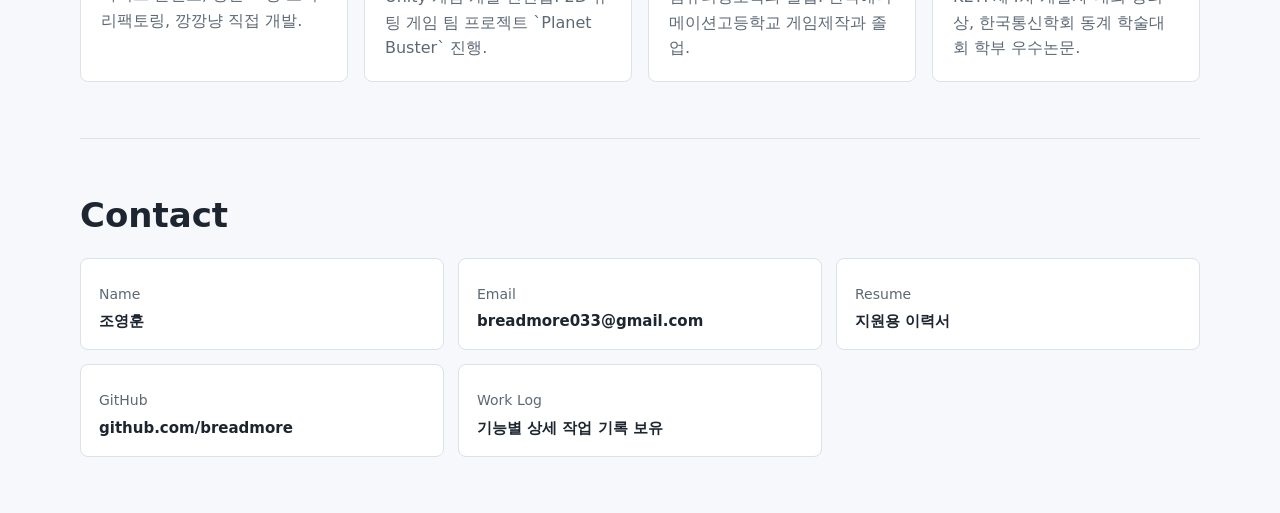
==== commit 92b75de9: "Add printable resume page" ====
--- a/index.html
+++ b/index.html
@@ -22,6 +22,7 @@
           </div>
         </details>
         <a href="index.html#skills">Skills</a>
+        <a href="resume.html">Resume</a>
         <a href="portfolio-print.html">PDF</a>
       </nav>
     </header>
@@ -40,6 +41,7 @@
             <a href="mailto:breadmore033@gmail.com">breadmore033@gmail.com</a>
             <a href="https://github.com/breadmore">github.com/breadmore</a>
             <a href="portfolio-print.html">지원용 PDF</a>
+            <a href="resume.html">이력서</a>
           </div>
           <div class="hero-actions">
             <a class="button primary" href="projects/cataway.html">대표 프로젝트 보기</a>
@@ -198,7 +200,7 @@
           </div>
           <div>
             <span class="label">Resume</span>
-            <a href="portfolio-print.html">지원용 PDF 요약</a>
+            <a href="resume.html">지원용 이력서</a>
           </div>
           <div>
             <span class="label">GitHub</span>
--- a/styles.css
+++ b/styles.css
@@ -690,6 +690,92 @@
   font-size: clamp(58px, 10vw, 104px);
 }
 
+.resume-main {
+  width: min(960px, calc(100% - 40px));
+}
+
+.resume-cover {
+  padding: 64px 0 34px;
+  border-bottom: 1px solid var(--line);
+}
+
+.resume-title-row {
+  display: grid;
+  grid-template-columns: minmax(0, 1fr) minmax(240px, 0.34fr);
+  gap: 32px;
+  align-items: end;
+}
+
+.resume-contact {
+  display: grid;
+  gap: 8px;
+  color: var(--muted);
+  font-size: 14px;
+  font-weight: 800;
+  text-align: right;
+}
+
+.resume-section {
+  padding: 34px 0;
+  border-bottom: 1px solid var(--line);
+}
+
+.resume-section-title {
+  margin-bottom: 18px;
+}
+
+.resume-section > p {
+  max-width: 880px;
+  margin: 0;
+  color: var(--muted);
+}
+
+.resume-entry,
+.resume-project-list article,
+.resume-skill-grid > div {
+  padding: 18px;
+  border: 1px solid var(--line);
+  border-radius: 8px;
+  background: var(--surface);
+}
+
+.resume-entry + .resume-entry {
+  margin-top: 14px;
+}
+
+.resume-entry.compact p,
+.resume-project-list p,
+.resume-skill-grid p,
+.resume-entry-head p {
+  margin: 0;
+  color: var(--muted);
+}
+
+.resume-entry-head {
+  display: flex;
+  justify-content: space-between;
+  gap: 20px;
+  align-items: flex-start;
+  margin-bottom: 12px;
+}
+
+.resume-entry-head span {
+  color: var(--muted);
+  font-size: 14px;
+  font-weight: 800;
+  white-space: nowrap;
+}
+
+.resume-project-list,
+.resume-skill-grid {
+  display: grid;
+  gap: 14px;
+}
+
+.resume-skill-grid {
+  grid-template-columns: repeat(2, minmax(0, 1fr));
+}
+
 @media (max-width: 820px) {
   .topbar {
     align-items: flex-start;
@@ -725,6 +811,7 @@
   }
 
   .hero,
+  .resume-title-row,
   .project-card,
   .case-meta,
   .split-copy,
@@ -739,6 +826,19 @@
     grid-template-columns: 1fr;
   }
 
+  .resume-contact {
+    text-align: left;
+  }
+
+  .resume-entry-head {
+    flex-direction: column;
+    gap: 4px;
+  }
+
+  .resume-entry-head span {
+    white-space: normal;
+  }
+
   .media-grid {
     grid-template-columns: repeat(3, minmax(0, 1fr));
   }
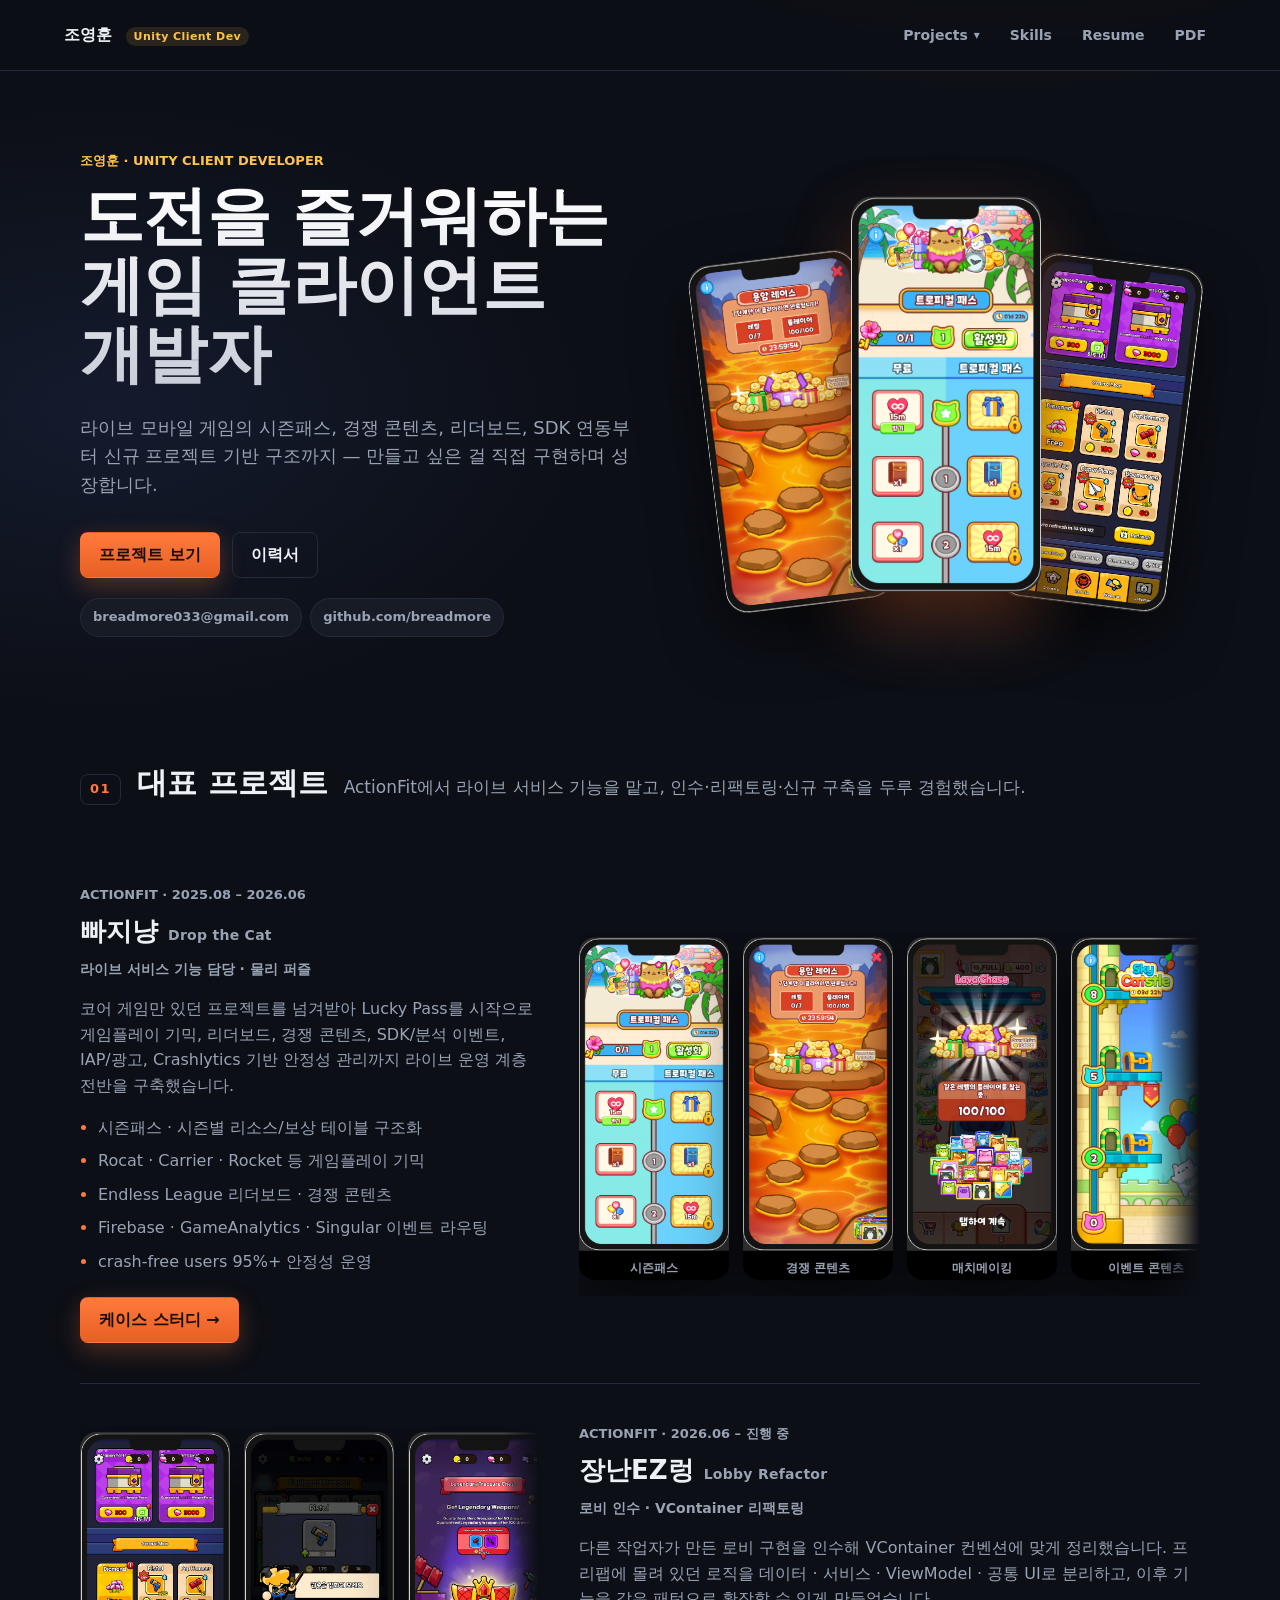
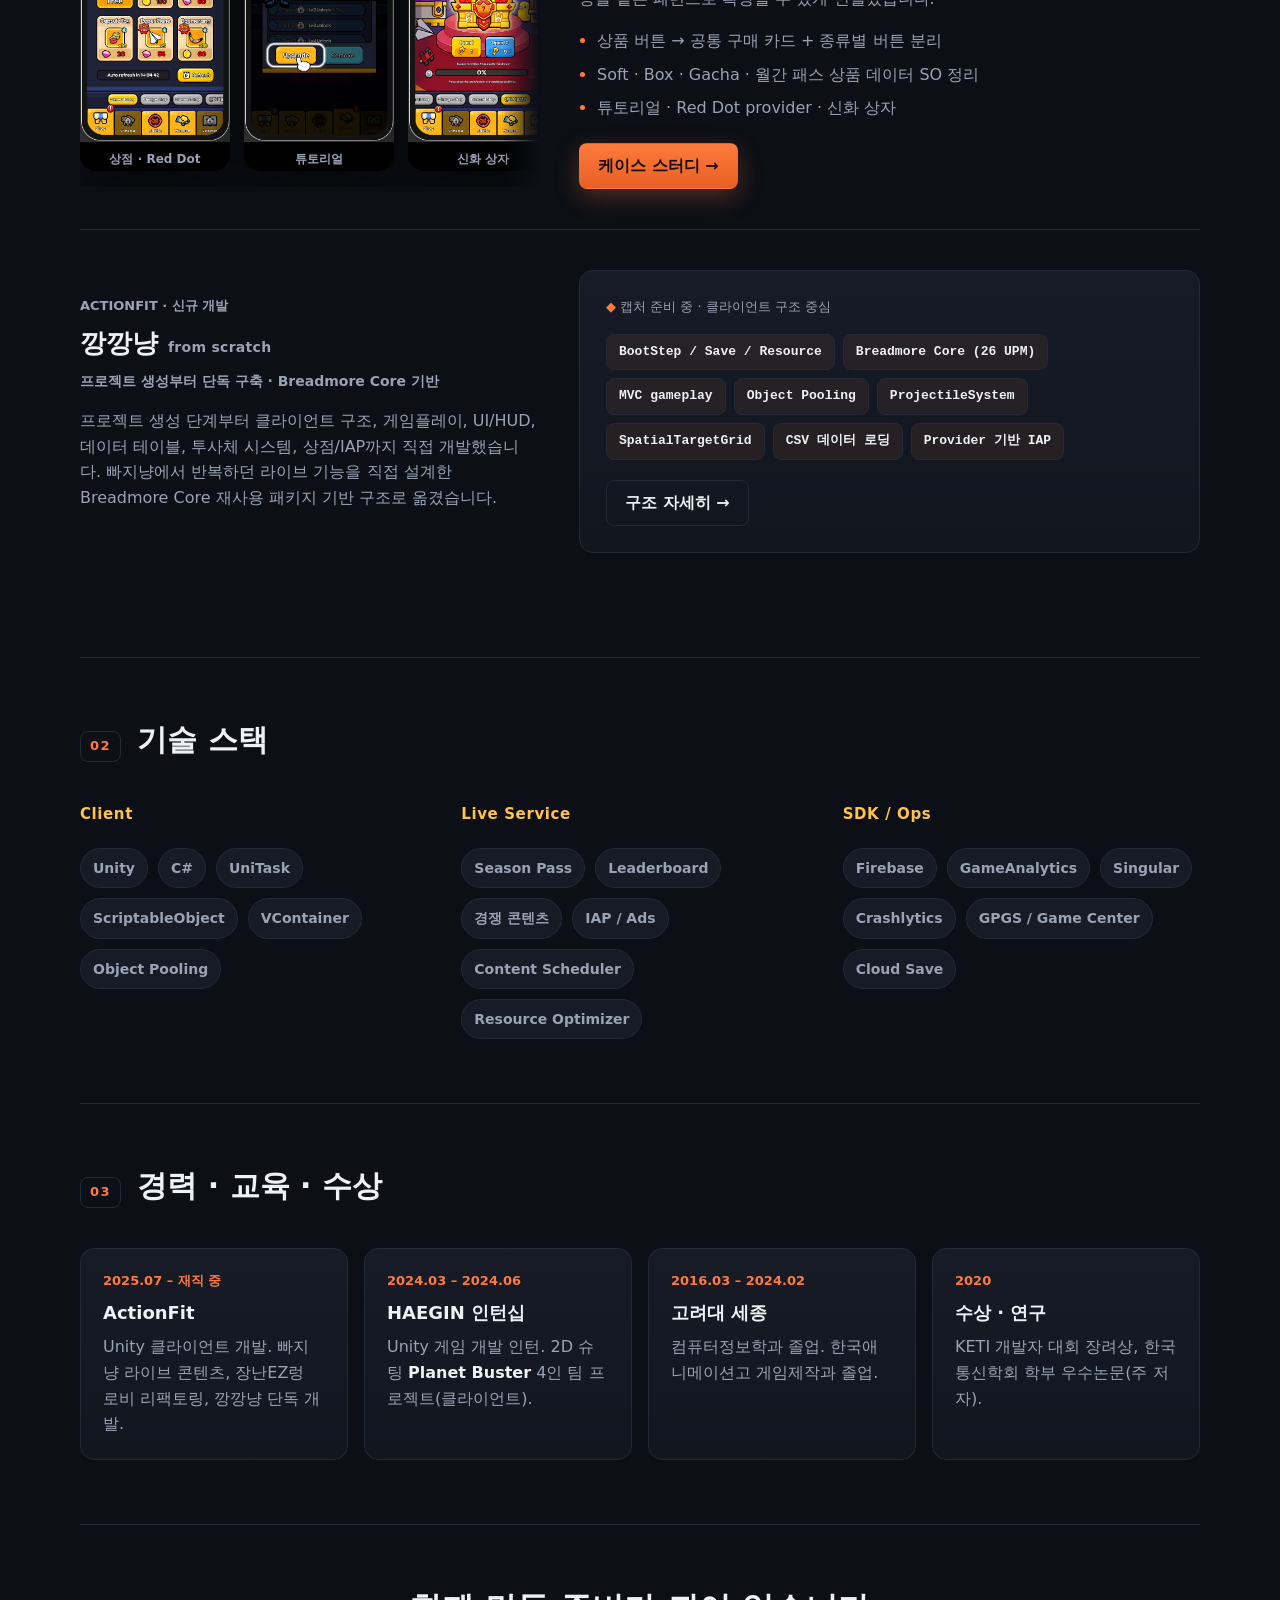
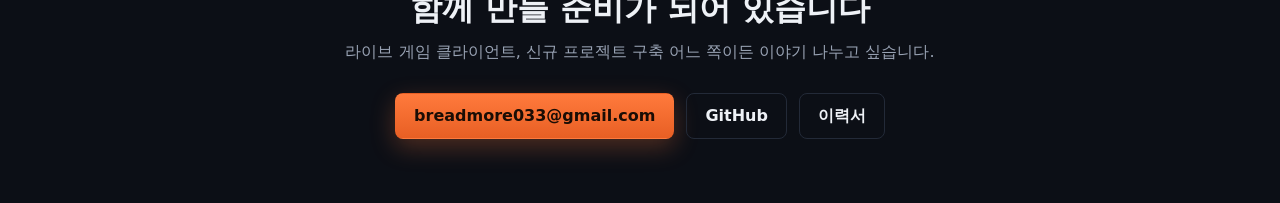
==== commit 8be412bf: "Update" ====
--- a/index.html
+++ b/index.html
@@ -3,19 +3,19 @@
   <head>
     <meta charset="utf-8">
     <meta name="viewport" content="width=device-width, initial-scale=1">
-    <title>Unity Client Developer Portfolio</title>
-    <meta name="description" content="Unity client developer portfolio focused on live game systems, UI, SDK integration, refactoring, and maintainable feature development.">
+    <title>조영훈 · Unity Client Developer</title>
+    <meta name="description" content="라이브 모바일 게임의 시즌패스, 경쟁 콘텐츠, 리더보드, SDK 연동부터 신규 프로젝트 기반 구조까지 만드는 Unity 클라이언트 개발자 조영훈의 포트폴리오.">
     <link rel="stylesheet" href="styles.css">
     <link rel="stylesheet" href="print.css" media="print">
   </head>
-  <body>
+  <body class="home">
     <header class="topbar">
-      <a class="brand" href="index.html">Unity Client Developer</a>
+      <a class="brand" href="index.html">조영훈 <span>Unity Client Dev</span></a>
       <nav aria-label="Portfolio navigation">
         <details class="nav-menu">
           <summary>Projects</summary>
           <div class="nav-dropdown">
-            <a href="index.html#projects">Projects</a>
+            <a href="index.html#projects">전체 보기</a>
             <a href="projects/cataway.html">빠지냥</a>
             <a href="projects/toycommando.html">장난EZ렁</a>
             <a href="projects/minecat.html">깡깡냥</a>
@@ -30,185 +30,191 @@
     <main>
       <section class="hero home-hero">
         <div class="hero-copy">
-          <p class="eyebrow">Jo Younghoon / Unity Client Developer</p>
-          <h1 class="home-title">Unity Client Developer</h1>
+          <p class="eyebrow">조영훈 · Unity Client Developer</p>
+          <h1 class="home-title">도전을 즐거워하는<br>게임 클라이언트 개발자</h1>
           <p class="lead">
-            라이브 모바일 게임의 기능 출시와 운영 구조를 만듭니다.<br>
-            UI, SDK, IAP/광고, 분석 이벤트, 클라우드 세이브까지 클라이언트 흐름으로 연결합니다.
+            라이브 모바일 게임의 시즌패스, 경쟁 콘텐츠, 리더보드, SDK 연동부터
+            신규 프로젝트 기반 구조까지 — 만들고 싶은 걸 직접 구현하며 성장합니다.
           </p>
+          <div class="hero-actions">
+            <a class="button primary" href="#projects">프로젝트 보기</a>
+            <a class="button ghost" href="resume.html">이력서</a>
+          </div>
           <div class="contact-strip" aria-label="Contact information">
-            <span>조영훈</span>
             <a href="mailto:breadmore033@gmail.com">breadmore033@gmail.com</a>
             <a href="https://github.com/breadmore">github.com/breadmore</a>
-            <a href="portfolio-print.html">지원용 PDF</a>
-            <a href="resume.html">이력서</a>
-          </div>
-          <div class="hero-actions">
-            <a class="button primary" href="projects/cataway.html">대표 프로젝트 보기</a>
-            <a class="button" href="portfolio-print.html">PDF 요약 보기</a>
-          </div>
-        </div>
-        <div class="hero-panel" aria-label="Portfolio highlights">
-          <div>
-            <span class="metric">Live Ops</span>
-            <span class="label">season pass, events, ranking, content schedule</span>
-          </div>
-          <div>
-            <span class="metric">SDK / IAP</span>
-            <span class="label">Firebase, GameAnalytics, Singular, cloud save</span>
-          </div>
-          <div>
-            <span class="metric">Architecture</span>
-            <span class="label">VContainer, SO data, Breadmore Core, pooling</span>
-          </div>
+          </div>
+        </div>
+
+        <div class="hero-showcase" aria-label="대표 게임 화면">
+          <figure class="phone tilt-l">
+            <img src="assets/screenshots/cataway/lava-race-panel.png" alt="빠지냥 용암 레이스 경쟁 콘텐츠 화면" loading="eager">
+          </figure>
+          <figure class="phone center">
+            <img src="assets/screenshots/cataway/luckypass.png" alt="빠지냥 트로피컬 패스 시즌패스 화면" loading="eager">
+          </figure>
+          <figure class="phone tilt-r">
+            <img src="assets/screenshots/toycommando/shop-red-dot.png" alt="장난EZ렁 상점과 Red Dot 화면" loading="eager">
+          </figure>
         </div>
       </section>
 
       <section id="projects" class="projects">
         <div class="section-heading">
-          <p class="eyebrow">Projects</p>
-          <h2>Projects</h2>
-        </div>
-
-        <article class="project-card featured-project">
-          <div class="project-body">
-            <p class="project-period">2025.08 - 2026.06</p>
-            <h3>빠지냥</h3>
+          <span class="section-index">01</span>
+          <h2>대표 프로젝트</h2>
+          <p class="section-lead">ActionFit에서 라이브 서비스 기능을 맡고, 인수·리팩토링·신규 구축을 두루 경험했습니다.</p>
+        </div>
+
+        <article class="proj-band">
+          <div class="proj-text">
+            <p class="project-period">ActionFit · 2025.08 – 2026.06</p>
+            <h3>빠지냥 <span>Drop the Cat</span></h3>
+            <p class="proj-role">라이브 서비스 기능 담당 · 물리 퍼즐</p>
             <p>
-              코어 게임만 있던 프로젝트를 넘겨받아 Lucky Pass를 제작하고,
-              게임플레이 기믹, 리더보드, 경쟁 콘텐츠, SDK/분석 이벤트, IAP/광고/패키지,
-              Crashlytics 기반 안정성 관리, 리소스 최적화까지 라이브 운영에 필요한 Unity 클라이언트 작업을 담당했습니다.
+              코어 게임만 있던 프로젝트를 넘겨받아 Lucky Pass를 시작으로
+              게임플레이 기믹, 리더보드, 경쟁 콘텐츠, SDK/분석 이벤트, IAP/광고,
+              Crashlytics 기반 안정성 관리까지 라이브 운영 계층 전반을 구축했습니다.
             </p>
-            <ul>
-              <li>Lucky Pass 제작과 시즌별 리소스/보상 테이블 구조 정리</li>
-              <li>Rocat, Carrier, Permanent Hole, Rocket 등 게임플레이 기믹 구현</li>
-              <li>가상 유저 풀, 주간 리셋, Endless League 메달을 연결한 리더보드 구현</li>
-              <li>경쟁 콘텐츠 상태, 타이머, 실패/재도전, 보상, UI 연출 구현</li>
-              <li>Firebase, ThinkingData, Singular, GameAnalytics 이벤트 라우팅</li>
-              <li>Crash-free users 95%+ 목표로 빌드 안정성 추적과 하락 구간 회복 대응</li>
-              <li>IAP/광고/외부 SDK 연동과 리소스 최적화 도구 작업</li>
+            <ul class="proj-highlights">
+              <li>시즌패스 · 시즌별 리소스/보상 테이블 구조화</li>
+              <li>Rocat · Carrier · Rocket 등 게임플레이 기믹</li>
+              <li>Endless League 리더보드 · 경쟁 콘텐츠</li>
+              <li>Firebase · GameAnalytics · Singular 이벤트 라우팅</li>
+              <li>crash-free users 95%+ 안정성 운영</li>
             </ul>
-            <div class="inline-actions">
-              <a class="button primary" href="projects/cataway.html">자세히 보기</a>
-            </div>
+            <a class="button primary" href="projects/cataway.html">케이스 스터디 &rarr;</a>
+          </div>
+          <div class="phone-rail" aria-label="빠지냥 화면">
+            <figure class="phone"><img src="assets/screenshots/cataway/luckypass.png" alt="트로피컬 패스" loading="lazy"><figcaption>시즌패스</figcaption></figure>
+            <figure class="phone"><img src="assets/screenshots/cataway/lava-race-panel.png" alt="용암 레이스" loading="lazy"><figcaption>경쟁 콘텐츠</figcaption></figure>
+            <figure class="phone"><img src="assets/screenshots/cataway/lava-chase-matchmaking.png" alt="라바 체이스 매치메이킹" loading="lazy"><figcaption>매치메이킹</figcaption></figure>
+            <figure class="phone"><img src="assets/screenshots/cataway/skycatsle.png" alt="스카이 캣 캐슬" loading="lazy"><figcaption>이벤트 콘텐츠</figcaption></figure>
+            <figure class="phone"><img src="assets/screenshots/cataway/mystery-gem.png" alt="미스터리 젬" loading="lazy"><figcaption>가챠/보상</figcaption></figure>
+            <figure class="phone"><img src="assets/screenshots/cataway/freecash-sdk-popup.png" alt="FreeCash SDK 연동 팝업" loading="lazy"><figcaption>SDK 연동</figcaption></figure>
           </div>
         </article>
 
-        <article class="project-card compact-project">
-          <div class="project-body">
-            <p class="project-period">2026.06 - Present</p>
-            <h3>장난EZ렁</h3>
+        <article class="proj-band reverse">
+          <div class="proj-text">
+            <p class="project-period">ActionFit · 2026.06 – 진행 중</p>
+            <h3>장난EZ렁 <span>Lobby Refactor</span></h3>
+            <p class="proj-role">로비 인수 · VContainer 리팩토링</p>
             <p>
-              기존 로비 구현을 인수해 VContainer 기반 컨벤션에 맞게 정리했습니다.
-              상품 버튼, ScriptableObject 상품 데이터, 튜토리얼, Red Dot, 전설 뽑기,
-              월간 패스 UI를 로비 스코프의 서비스와 VM 흐름에 맞춰 재구성했습니다.
+              다른 작업자가 만든 로비 구현을 인수해 VContainer 컨벤션에 맞게 정리했습니다.
+              프리팹에 몰려 있던 로직을 데이터 · 서비스 · ViewModel · 공통 UI로 분리하고,
+              이후 기능을 같은 패턴으로 확장할 수 있게 만들었습니다.
             </p>
-            <ul>
-              <li>상품 버튼을 공통 구매 카드와 상품 종류별 버튼으로 분리</li>
-              <li>Soft, Box, Gacha, Monthly Pass 상품 데이터를 SO 기반으로 정리</li>
-              <li>튜토리얼 flow/step 저장, Red Dot provider, 로비 scope 등록 구성</li>
+            <ul class="proj-highlights">
+              <li>상품 버튼 → 공통 구매 카드 + 종류별 버튼 분리</li>
+              <li>Soft · Box · Gacha · 월간 패스 상품 데이터 SO 정리</li>
+              <li>튜토리얼 · Red Dot provider · 신화 상자</li>
             </ul>
-            <div class="inline-actions">
-              <a class="button primary" href="projects/toycommando.html">자세히 보기</a>
-            </div>
+            <a class="button primary" href="projects/toycommando.html">케이스 스터디 &rarr;</a>
+          </div>
+          <div class="phone-rail" aria-label="장난EZ렁 화면">
+            <figure class="phone"><img src="assets/screenshots/toycommando/shop-red-dot.png" alt="상점과 Red Dot" loading="lazy"><figcaption>상점 · Red Dot</figcaption></figure>
+            <figure class="phone"><img src="assets/screenshots/toycommando/tutorial-upgrade.png" alt="튜토리얼" loading="lazy"><figcaption>튜토리얼</figcaption></figure>
+            <figure class="phone"><img src="assets/screenshots/toycommando/legendary-treasure-chest.png" alt="신화 상자" loading="lazy"><figcaption>신화 상자</figcaption></figure>
+            <figure class="phone"><img src="assets/screenshots/toycommando/vip-monthly-pass.png" alt="월간 패스" loading="lazy"><figcaption>월간 패스</figcaption></figure>
           </div>
         </article>
 
-        <article class="project-card compact-project">
-          <div class="project-body">
-            <p class="project-period">Project Start - Present</p>
-            <h3>깡깡냥</h3>
+        <article class="proj-band code-band">
+          <div class="proj-text">
+            <p class="project-period">ActionFit · 신규 개발</p>
+            <h3>깡깡냥 <span>from scratch</span></h3>
+            <p class="proj-role">프로젝트 생성부터 단독 구축 · Breadmore Core 기반</p>
             <p>
-              프로젝트 생성부터 클라이언트 구조, 게임플레이, UI/HUD, 데이터 테이블,
-              오브젝트 풀, 투사체 시스템, 상점/IAP까지 직접 개발했습니다.
-              빠지냥에서 반복적으로 만들었던 라이브 기능 경험을 Breadmore Core 기반 구조로 옮겼습니다.
+              프로젝트 생성 단계부터 클라이언트 구조, 게임플레이, UI/HUD, 데이터 테이블,
+              투사체 시스템, 상점/IAP까지 직접 개발했습니다. 빠지냥에서 반복하던 라이브 기능을
+              직접 설계한 Breadmore Core 재사용 패키지 기반 구조로 옮겼습니다.
             </p>
-            <ul>
-              <li>Breadmore Core 기반 BootStep, Save, Resource, IAP, UI 구조 적용</li>
-              <li>MVC 형태의 gameplay model/view 분리와 오브젝트 풀링 구성</li>
-              <li>ProjectileSystem, SpatialTargetGrid, weapon VFX, HUD, CSV 데이터 로딩 구현</li>
-            </ul>
-            <div class="inline-actions">
-              <a class="button primary" href="projects/minecat.html">자세히 보기</a>
-            </div>
+          </div>
+          <div class="arch-panel" aria-label="깡깡냥 아키텍처">
+            <p class="arch-note">캡처 준비 중 · 클라이언트 구조 중심</p>
+            <div class="arch-tags">
+              <span>BootStep / Save / Resource</span>
+              <span>Breadmore Core (26 UPM)</span>
+              <span>MVC gameplay</span>
+              <span>Object Pooling</span>
+              <span>ProjectileSystem</span>
+              <span>SpatialTargetGrid</span>
+              <span>CSV 데이터 로딩</span>
+              <span>Provider 기반 IAP</span>
+            </div>
+            <a class="button ghost" href="projects/minecat.html">구조 자세히 &rarr;</a>
           </div>
         </article>
       </section>
 
-      <section id="skills" class="summary">
+      <section id="skills" class="skills">
         <div class="section-heading">
-          <p class="eyebrow">Core Strengths</p>
-          <h2>What I Build</h2>
-        </div>
-        <div class="pill-grid">
-          <span>Unity C#</span>
-          <span>Mobile Game UI</span>
-          <span>Live-Service Features</span>
-          <span>Reward / Pass Systems</span>
-          <span>Leaderboard Systems</span>
-          <span>IAP / Ads</span>
-          <span>SDK Integration</span>
-          <span>Analytics Events</span>
-          <span>Crashlytics Stability</span>
-          <span>ScriptableObject Architecture</span>
-          <span>VContainer</span>
-          <span>Breadmore Core</span>
-          <span>Resource Optimization</span>
-          <span>Refactoring</span>
-        </div>
-      </section>
-
-      <section class="summary">
+          <span class="section-index">02</span>
+          <h2>기술 스택</h2>
+        </div>
+        <div class="skill-cols">
+          <div>
+            <h4>Client</h4>
+            <div class="pill-grid">
+              <span>Unity</span><span>C#</span><span>UniTask</span>
+              <span>ScriptableObject</span><span>VContainer</span><span>Object Pooling</span>
+            </div>
+          </div>
+          <div>
+            <h4>Live Service</h4>
+            <div class="pill-grid">
+              <span>Season Pass</span><span>Leaderboard</span><span>경쟁 콘텐츠</span>
+              <span>IAP / Ads</span><span>Content Scheduler</span><span>Resource Optimizer</span>
+            </div>
+          </div>
+          <div>
+            <h4>SDK / Ops</h4>
+            <div class="pill-grid">
+              <span>Firebase</span><span>GameAnalytics</span><span>Singular</span>
+              <span>Crashlytics</span><span>GPGS / Game Center</span><span>Cloud Save</span>
+            </div>
+          </div>
+        </div>
+      </section>
+
+      <section class="background">
         <div class="section-heading">
-          <p class="eyebrow">Background</p>
-          <h2>Experience / Education / Awards</h2>
-        </div>
-        <div class="timeline-grid">
-          <article>
-            <p class="project-period">2025.07 - Present</p>
+          <span class="section-index">03</span>
+          <h2>경력 · 교육 · 수상</h2>
+        </div>
+        <div class="timeline">
+          <article>
+            <p class="project-period">2025.07 – 재직 중</p>
             <h3>ActionFit</h3>
-            <p>Unity 클라이언트 개발. 빠지냥 라이브 콘텐츠, 장난EZ렁 로비 리팩토링, 깡깡냥 직접 개발.</p>
-          </article>
-          <article>
-            <p class="project-period">2024.03 - 2024.06</p>
-            <h3>HAEGIN Internship</h3>
-            <p>Unity 게임 개발 인턴십. 2D 슈팅 게임 팀 프로젝트 `Planet Buster` 진행.</p>
-          </article>
-          <article>
-            <p class="project-period">2016.03 - 2024.02</p>
-            <h3>Korea University Sejong</h3>
-            <p>컴퓨터정보학과 졸업. 한국애니메이션고등학교 게임제작과 졸업.</p>
+            <p>Unity 클라이언트 개발. 빠지냥 라이브 콘텐츠, 장난EZ렁 로비 리팩토링, 깡깡냥 단독 개발.</p>
+          </article>
+          <article>
+            <p class="project-period">2024.03 – 2024.06</p>
+            <h3>HAEGIN 인턴십</h3>
+            <p>Unity 게임 개발 인턴. 2D 슈팅 <em>Planet Buster</em> 4인 팀 프로젝트(클라이언트).</p>
+          </article>
+          <article>
+            <p class="project-period">2016.03 – 2024.02</p>
+            <h3>고려대 세종</h3>
+            <p>컴퓨터정보학과 졸업. 한국애니메이션고 게임제작과 졸업.</p>
           </article>
           <article>
             <p class="project-period">2020</p>
-            <h3>Awards / Research</h3>
-            <p>KETI 제4차 개발자 대회 장려상, 한국통신학회 동계 학술대회 학부 우수논문.</p>
+            <h3>수상 · 연구</h3>
+            <p>KETI 개발자 대회 장려상, 한국통신학회 학부 우수논문(주 저자).</p>
           </article>
         </div>
       </section>
 
       <section class="contact">
-        <h2>Contact</h2>
-        <div class="contact-grid">
-          <div>
-            <span class="label">Name</span>
-            <strong>조영훈</strong>
-          </div>
-          <div>
-            <span class="label">Email</span>
-            <a href="mailto:breadmore033@gmail.com">breadmore033@gmail.com</a>
-          </div>
-          <div>
-            <span class="label">Resume</span>
-            <a href="resume.html">지원용 이력서</a>
-          </div>
-          <div>
-            <span class="label">GitHub</span>
-            <a href="https://github.com/breadmore">github.com/breadmore</a>
-          </div>
-          <div>
-            <span class="label">Work Log</span>
-            <span>기능별 상세 작업 기록 보유</span>
+        <div class="contact-inner">
+          <h2>함께 만들 준비가 되어 있습니다</h2>
+          <p>라이브 게임 클라이언트, 신규 프로젝트 구축 어느 쪽이든 이야기 나누고 싶습니다.</p>
+          <div class="contact-actions">
+            <a class="button primary" href="mailto:breadmore033@gmail.com">breadmore033@gmail.com</a>
+            <a class="button ghost" href="https://github.com/breadmore">GitHub</a>
+            <a class="button ghost" href="resume.html">이력서</a>
           </div>
         </div>
       </section>
--- a/styles.css
+++ b/styles.css
@@ -882,3 +882,301 @@
     height: 360px;
   }
 }
+
+/* ============================================================
+   HOME (dark game-studio theme) — scoped to body.home only
+   ============================================================ */
+.home {
+  --h-bg: #0c0f16;
+  --h-bg2: #12161f;
+  --h-panel: #161b26;
+  --h-line: #232a38;
+  --h-ink: #eef1f6;
+  --h-muted: #99a3b4;
+  --h-accent: #ff7a3c;
+  --h-accent2: #ffc24b;
+  color: var(--h-ink);
+  background:
+    radial-gradient(1100px 620px at 78% -8%, rgba(255,122,60,0.14), transparent 60%),
+    radial-gradient(900px 560px at 8% 12%, rgba(96,132,255,0.10), transparent 55%),
+    var(--h-bg);
+}
+
+.home .topbar {
+  background: rgba(12,15,22,0.78);
+  border-bottom: 1px solid var(--h-line);
+}
+.home .brand { color: var(--h-ink); font-size: 16px; }
+.home .brand span {
+  margin-left: 8px; padding: 3px 8px; border-radius: 999px;
+  font-size: 11px; font-weight: 800; letter-spacing: .04em;
+  color: var(--h-accent2); background: rgba(255,194,75,0.12);
+}
+.home nav { color: var(--h-muted); }
+.home nav > a:hover,
+.home .nav-menu[open] > summary,
+.home .nav-menu > summary:hover { background: var(--h-panel); color: var(--h-ink); }
+.home .nav-dropdown { background: var(--h-panel); border-color: var(--h-line); }
+.home .nav-dropdown a { color: var(--h-muted); }
+.home .nav-dropdown a:hover { background: var(--h-bg2); color: var(--h-ink); }
+.home .nav-menu > summary::after,
+.home .nav-menu[open] > summary::after { color: var(--h-muted); }
+
+/* hero */
+.home .hero {
+  grid-template-columns: minmax(0, 1fr) minmax(300px, 0.9fr);
+  gap: 48px;
+  min-height: auto;
+  padding: 80px 0 64px;
+}
+.home .eyebrow { color: var(--h-accent2); }
+.home .home-title,
+.home .proj-text h3,
+.home .section-heading h2,
+.home .contact-inner h2 {
+  word-break: keep-all;
+  overflow-wrap: normal;
+}
+.home .home-title {
+  font-size: clamp(38px, 5.6vw, 64px);
+  line-height: 1.08;
+  letter-spacing: -0.01em;
+  background: linear-gradient(180deg, #ffffff, #c7ccd8);
+  -webkit-background-clip: text;
+  background-clip: text;
+  color: transparent;
+}
+.home .lead { color: var(--h-muted); font-size: 18px; }
+.home .contact-strip { border: 0; padding: 0; margin-top: 20px; gap: 8px; }
+.home .contact-strip > * {
+  background: var(--h-panel);
+  border: 1px solid var(--h-line);
+  color: var(--h-muted);
+  font-weight: 700; font-size: 13px;
+}
+.home .contact-strip a:hover { color: var(--h-ink); border-color: var(--h-accent); }
+
+/* buttons */
+.home .button {
+  background: var(--h-panel);
+  border: 1px solid var(--h-line);
+  color: var(--h-ink);
+  transition: transform .12s ease, border-color .12s ease;
+}
+.home .button:hover { transform: translateY(-1px); }
+.home .button.primary {
+  background: linear-gradient(180deg, var(--h-accent), #e85f24);
+  border-color: transparent;
+  color: #1a0d05;
+  box-shadow: 0 8px 24px rgba(255,122,60,0.28);
+}
+.home .button.ghost { background: transparent; }
+.home .button.ghost:hover { border-color: var(--h-accent); color: var(--h-accent2); }
+
+/* hero phone showcase */
+.home .hero-showcase {
+  display: flex;
+  justify-content: center;
+  align-items: flex-end;
+  gap: 0;
+  padding: 8px 0;
+}
+.home .phone {
+  margin: 0;
+  border-radius: 22px;
+  overflow: hidden;
+  background: #000;
+  box-shadow: 0 24px 60px rgba(0,0,0,0.55);
+}
+.home .phone img { display: block; width: 100%; height: auto; }
+.home .hero-showcase .phone { width: 168px; }
+.home .hero-showcase .center {
+  z-index: 2;
+  margin: 0 -22px;
+  width: 190px;
+  box-shadow: 0 30px 70px rgba(255,122,60,0.28), 0 20px 50px rgba(0,0,0,0.55);
+}
+.home .hero-showcase .tilt-l { transform: rotate(-7deg) translateY(14px); }
+.home .hero-showcase .tilt-r { transform: rotate(7deg) translateY(14px); }
+
+/* section headings */
+.home section { padding: 64px 0; }
+.home .summary, .home .contact, .home .skills, .home .background, .home .projects { border-top: 1px solid var(--h-line); }
+.home #projects { border-top: 0; }
+.home .section-heading { display: flex; align-items: baseline; flex-wrap: wrap; gap: 12px 16px; margin-bottom: 40px; }
+.home .section-index {
+  font-size: 13px; font-weight: 900; letter-spacing: .12em;
+  color: var(--h-accent);
+  border: 1px solid var(--h-line); border-radius: 8px; padding: 4px 9px;
+}
+.home .section-heading h2 { font-size: 30px; }
+.home .section-lead { color: var(--h-muted); flex-basis: 100%; margin: 0; }
+
+/* project bands */
+.home .proj-band {
+  display: grid;
+  grid-template-columns: minmax(0, 0.85fr) minmax(0, 1.15fr);
+  gap: 40px;
+  align-items: center;
+  padding: 40px 0;
+  border-top: 1px solid var(--h-line);
+}
+.home .proj-band:first-of-type { border-top: 0; }
+.home .proj-band.reverse .proj-text { order: 2; }
+.home .proj-text h3 { font-size: 26px; display: flex; align-items: baseline; gap: 10px; flex-wrap: wrap; }
+.home .proj-text h3 span { font-size: 14px; font-weight: 700; color: var(--h-muted); letter-spacing: .02em; }
+.home .proj-role { color: var(--h-accent2); font-weight: 700; font-size: 14px; margin: 0 0 14px; }
+.home .proj-text > p { color: var(--h-muted); }
+.home .project-period { color: var(--h-accent); }
+.home .proj-highlights { margin: 0 0 22px; padding-left: 18px; color: var(--h-muted); }
+.home .proj-highlights li::marker { color: var(--h-accent); }
+
+/* phone rail */
+.home .phone-rail {
+  display: flex;
+  gap: 14px;
+  overflow-x: auto;
+  padding: 6px 4px 16px;
+  scroll-snap-type: x mandatory;
+  -webkit-overflow-scrolling: touch;
+}
+.home .phone-rail .phone {
+  flex: 0 0 auto;
+  width: 150px;
+  border-radius: 16px;
+  scroll-snap-align: start;
+  transition: transform .15s ease;
+}
+.home .phone-rail .phone:hover { transform: translateY(-6px); }
+.home .phone-rail figcaption {
+  padding: 8px 4px 2px; text-align: center;
+  color: var(--h-muted); font-size: 12px; font-weight: 700;
+  background: transparent;
+}
+.home .phone-rail::-webkit-scrollbar { height: 8px; }
+.home .phone-rail::-webkit-scrollbar-thumb { background: var(--h-line); border-radius: 999px; }
+
+/* code / architecture band */
+.home .arch-panel {
+  padding: 26px;
+  border: 1px solid var(--h-line);
+  border-radius: 14px;
+  background: linear-gradient(180deg, var(--h-panel), var(--h-bg2));
+}
+.home .arch-note { color: var(--h-muted); font-size: 13px; margin: 0 0 16px; }
+.home .arch-note::before { content: "◆ "; color: var(--h-accent); }
+.home .arch-tags { display: flex; flex-wrap: wrap; gap: 8px; margin-bottom: 20px; }
+.home .arch-tags span {
+  padding: 7px 12px; border-radius: 8px;
+  background: rgba(255,122,60,0.08);
+  border: 1px solid var(--h-line);
+  color: var(--h-ink); font-size: 13px; font-weight: 700;
+  font-family: ui-monospace, SFMono-Regular, Menlo, monospace;
+}
+
+/* skills */
+.home .skill-cols { display: grid; grid-template-columns: repeat(3, minmax(0,1fr)); gap: 24px; }
+.home .skill-cols h4 { margin: 0 0 14px; font-size: 15px; color: var(--h-accent2); letter-spacing: .04em; }
+.home .pill-grid span {
+  background: var(--h-panel);
+  border: 1px solid var(--h-line);
+  color: var(--h-muted);
+}
+
+/* timeline */
+.home .timeline { display: grid; grid-template-columns: repeat(4, minmax(0,1fr)); gap: 16px; }
+.home .timeline article {
+  padding: 22px; border: 1px solid var(--h-line); border-radius: 14px;
+  background: linear-gradient(180deg, var(--h-panel), var(--h-bg2));
+  min-height: 190px;
+}
+.home .timeline h3 { font-size: 18px; }
+.home .timeline p:not(.project-period) { color: var(--h-muted); margin: 0; }
+.home .timeline em { color: var(--h-ink); font-style: normal; font-weight: 700; }
+
+/* contact */
+.home .contact { border-top: 1px solid var(--h-line); }
+.home .contact-inner { text-align: center; max-width: 640px; margin: 0 auto; }
+.home .contact-inner h2 { font-size: 32px; margin-bottom: 12px; }
+.home .contact-inner > p { color: var(--h-muted); margin: 0 auto 28px; }
+.home .contact-actions { display: flex; flex-wrap: wrap; gap: 12px; justify-content: center; }
+
+@media (max-width: 900px) {
+  .home .hero { grid-template-columns: 1fr; gap: 36px; padding-top: 48px; }
+  .home .proj-band, .home .proj-band.reverse { grid-template-columns: 1fr; gap: 24px; }
+  .home .proj-band.reverse .proj-text { order: 0; }
+  .home .skill-cols { grid-template-columns: 1fr; }
+  .home .timeline { grid-template-columns: repeat(2, minmax(0,1fr)); }
+}
+@media (max-width: 520px) {
+  .home .timeline { grid-template-columns: 1fr; }
+  .home .hero-showcase .phone { width: 140px; }
+  .home .hero-showcase .center { width: 158px; }
+}
+
+/* home phone-rail edge fade (scroll affordance) */
+.home .phone-rail {
+  -webkit-mask-image: linear-gradient(90deg, #000 0, #000 92%, transparent 100%);
+  mask-image: linear-gradient(90deg, #000 0, #000 92%, transparent 100%);
+}
+@media (max-width: 900px) {
+  .home .phone-rail { -webkit-mask-image: none; mask-image: none; }
+}
+
+/* ============================================================
+   HOME dark theme — case-study / detail page components
+   ============================================================ */
+.home .case-hero { border-bottom: 1px solid var(--h-line); }
+.home .case-hero .lead { color: var(--h-muted); }
+.home .case-meta > div,
+.home .case-block,
+.home .case-grid article,
+.home .metrics-list > div,
+.home .evidence-grid article,
+.home .work-list article,
+.home .code-showcase article,
+.home .evidence-strip > div {
+  background: linear-gradient(180deg, var(--h-panel), var(--h-bg2));
+  border: 1px solid var(--h-line);
+}
+.home .case-section { border-bottom: 1px solid var(--h-line); }
+.home .split-copy p,
+.home .case-block p,
+.home .case-grid p,
+.home .metrics-list p,
+.home .work-list p,
+.home .code-showcase p,
+.home .section-lead,
+.home .case-meta strong,
+.home .case-block h3,
+.home .case-grid h3,
+.home .metrics-list h3,
+.home .evidence-grid h3 { color: var(--h-muted); }
+.home .case-meta strong,
+.home .case-block h3,
+.home .case-grid h3,
+.home .evidence-grid h3,
+.home .work-list h3 { color: var(--h-ink); }
+.home .metrics-list h3:nth-child(1) { color: var(--h-accent2); }
+.home .case-block-heading > span {
+  background: var(--h-accent);
+  color: #1a0d05;
+}
+.home .case-block li::marker,
+.home .case-block ul li::marker { color: var(--h-accent); }
+.home .case-block ul,
+.home .case-block li { color: var(--h-muted); }
+.home .evidence-grid p { color: var(--h-accent2); }
+.home .impact-list p {
+  background: var(--h-panel);
+  border-left: 4px solid var(--h-accent);
+  color: var(--h-muted);
+}
+.home pre { background: #0a0d13; border: 1px solid var(--h-line); }
+.home .media-grid figure {
+  background: var(--h-panel);
+  border: 1px solid var(--h-line);
+}
+.home .media-grid img { background: #000; border-color: var(--h-line); }
+.home .media-grid figcaption { color: var(--h-muted); }
+.home .label { color: var(--h-muted); }
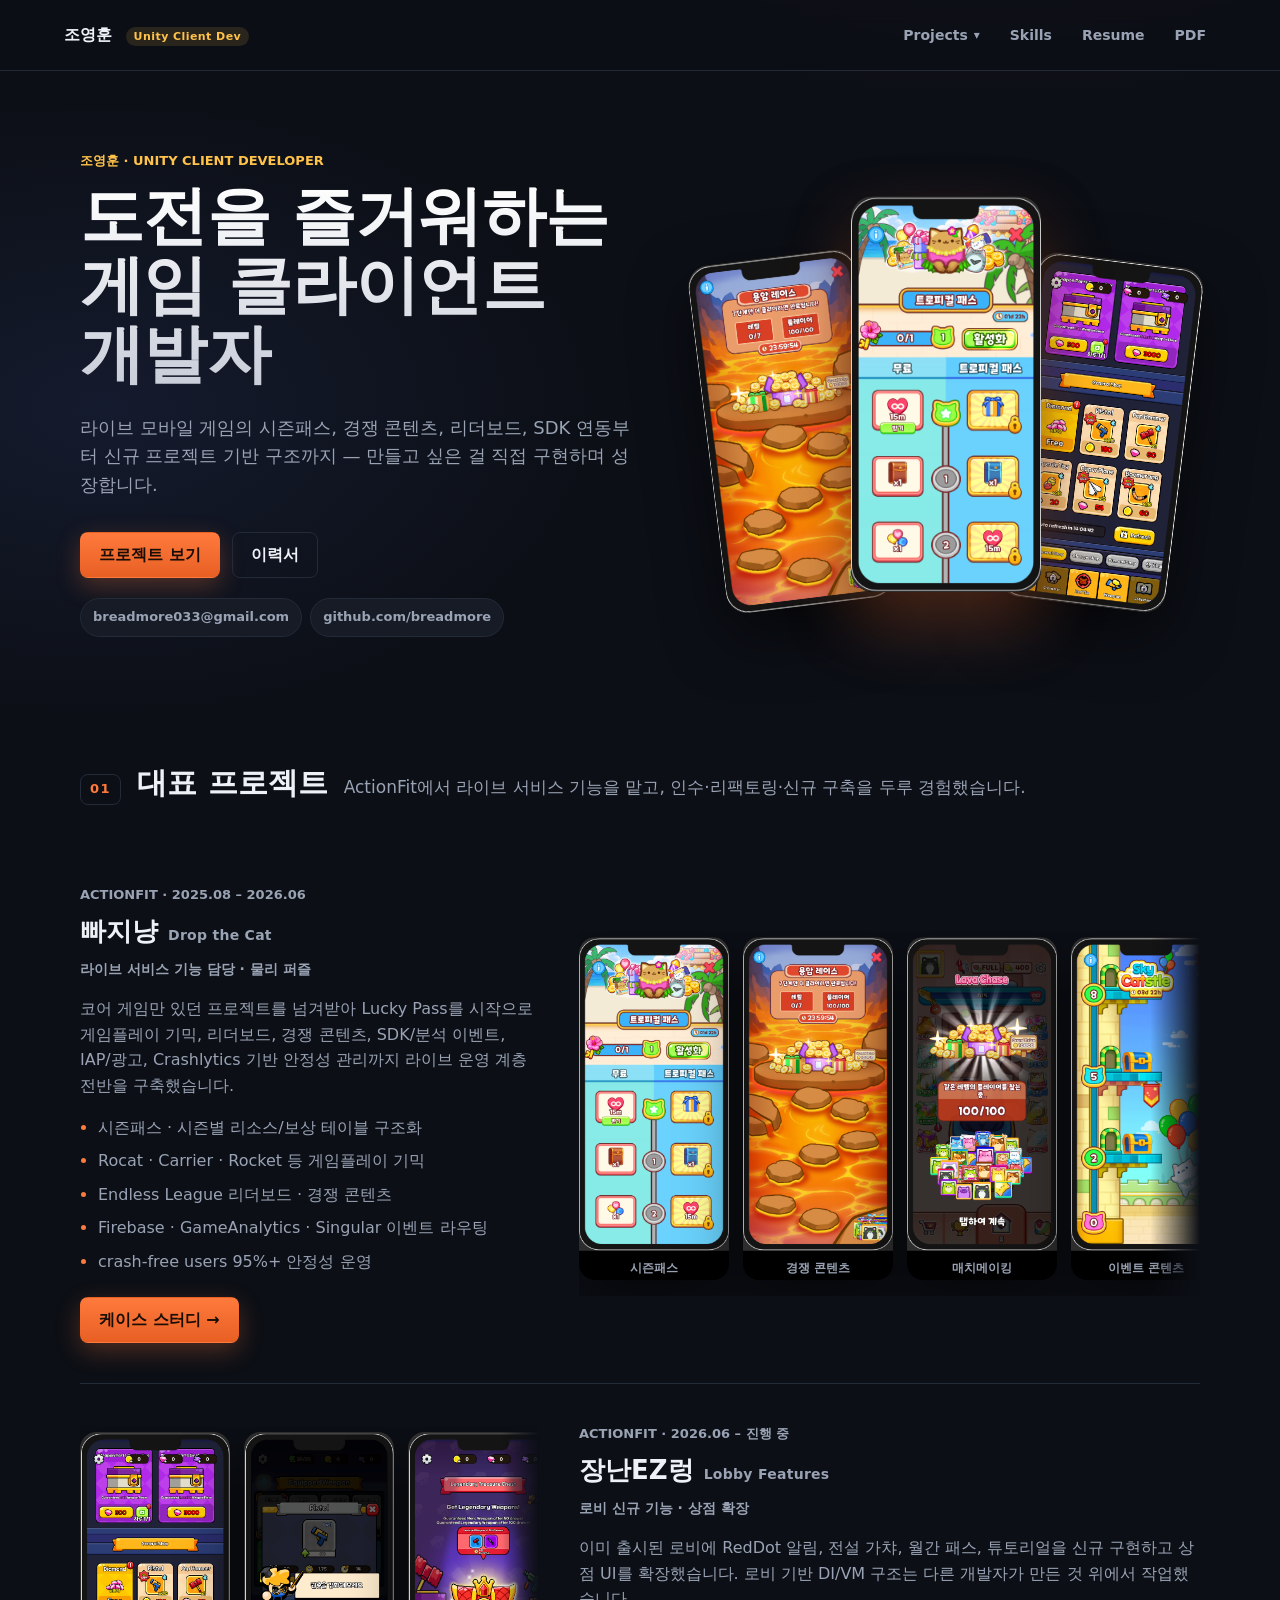
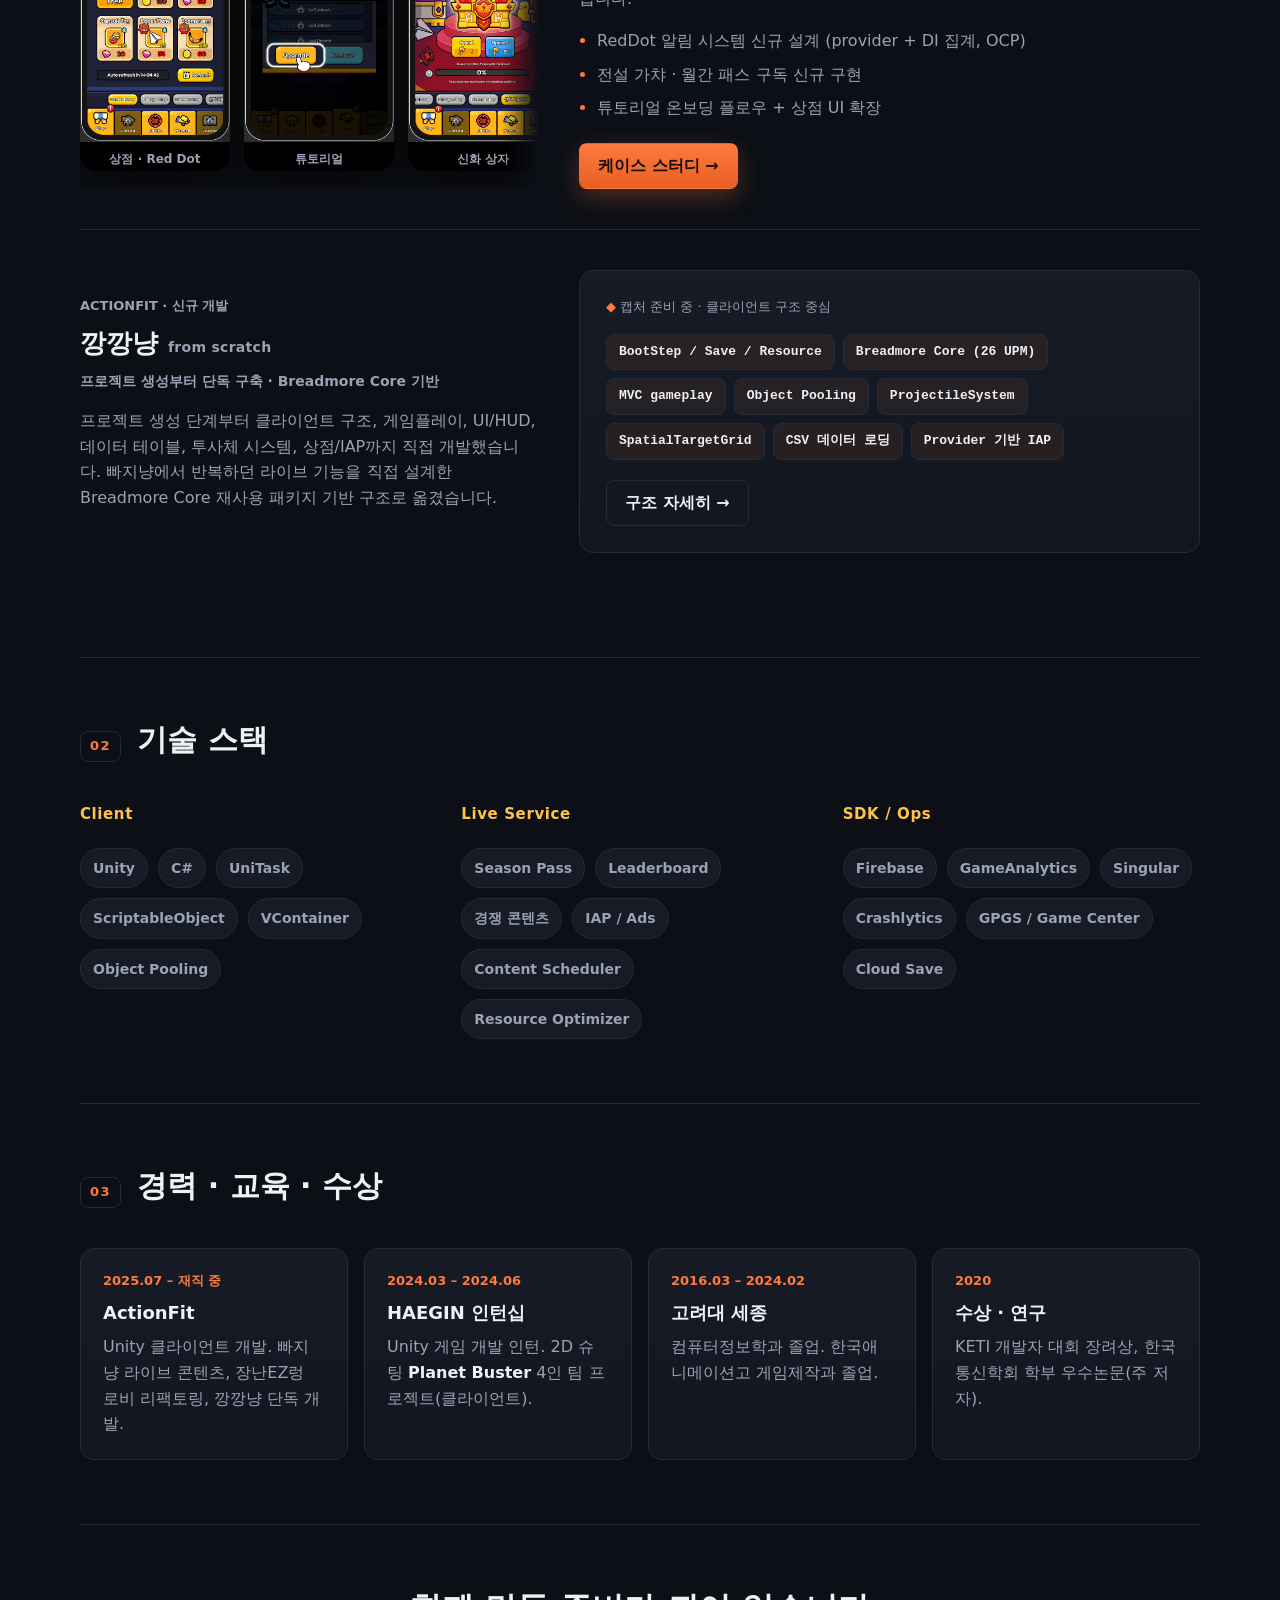
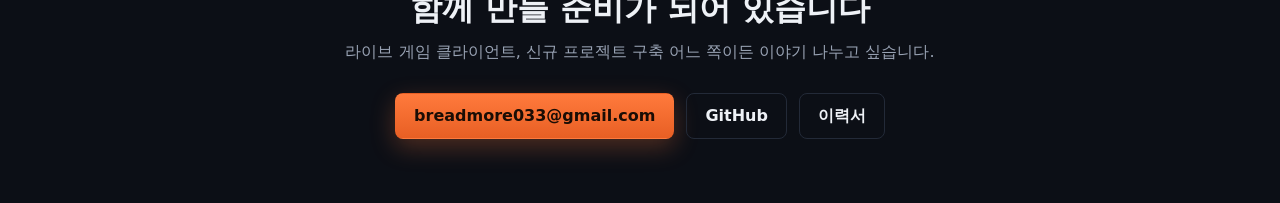
==== commit 31cf4a4e: "update" ====
--- a/index.html
+++ b/index.html
@@ -98,17 +98,17 @@
         <article class="proj-band reverse">
           <div class="proj-text">
             <p class="project-period">ActionFit · 2026.06 – 진행 중</p>
-            <h3>장난EZ렁 <span>Lobby Refactor</span></h3>
-            <p class="proj-role">로비 인수 · VContainer 리팩토링</p>
+            <h3>장난EZ렁 <span>Lobby Features</span></h3>
+            <p class="proj-role">로비 신규 기능 · 상점 확장</p>
             <p>
-              다른 작업자가 만든 로비 구현을 인수해 VContainer 컨벤션에 맞게 정리했습니다.
-              프리팹에 몰려 있던 로직을 데이터 · 서비스 · ViewModel · 공통 UI로 분리하고,
-              이후 기능을 같은 패턴으로 확장할 수 있게 만들었습니다.
+              이미 출시된 로비에 RedDot 알림, 전설 가챠, 월간 패스, 튜토리얼을
+              신규 구현하고 상점 UI를 확장했습니다.
+              로비 기반 DI/VM 구조는 다른 개발자가 만든 것 위에서 작업했습니다.
             </p>
             <ul class="proj-highlights">
-              <li>상품 버튼 → 공통 구매 카드 + 종류별 버튼 분리</li>
-              <li>Soft · Box · Gacha · 월간 패스 상품 데이터 SO 정리</li>
-              <li>튜토리얼 · Red Dot provider · 신화 상자</li>
+              <li>RedDot 알림 시스템 신규 설계 (provider + DI 집계, OCP)</li>
+              <li>전설 가챠 · 월간 패스 구독 신규 구현</li>
+              <li>튜토리얼 온보딩 플로우 + 상점 UI 확장</li>
             </ul>
             <a class="button primary" href="projects/toycommando.html">케이스 스터디 &rarr;</a>
           </div>
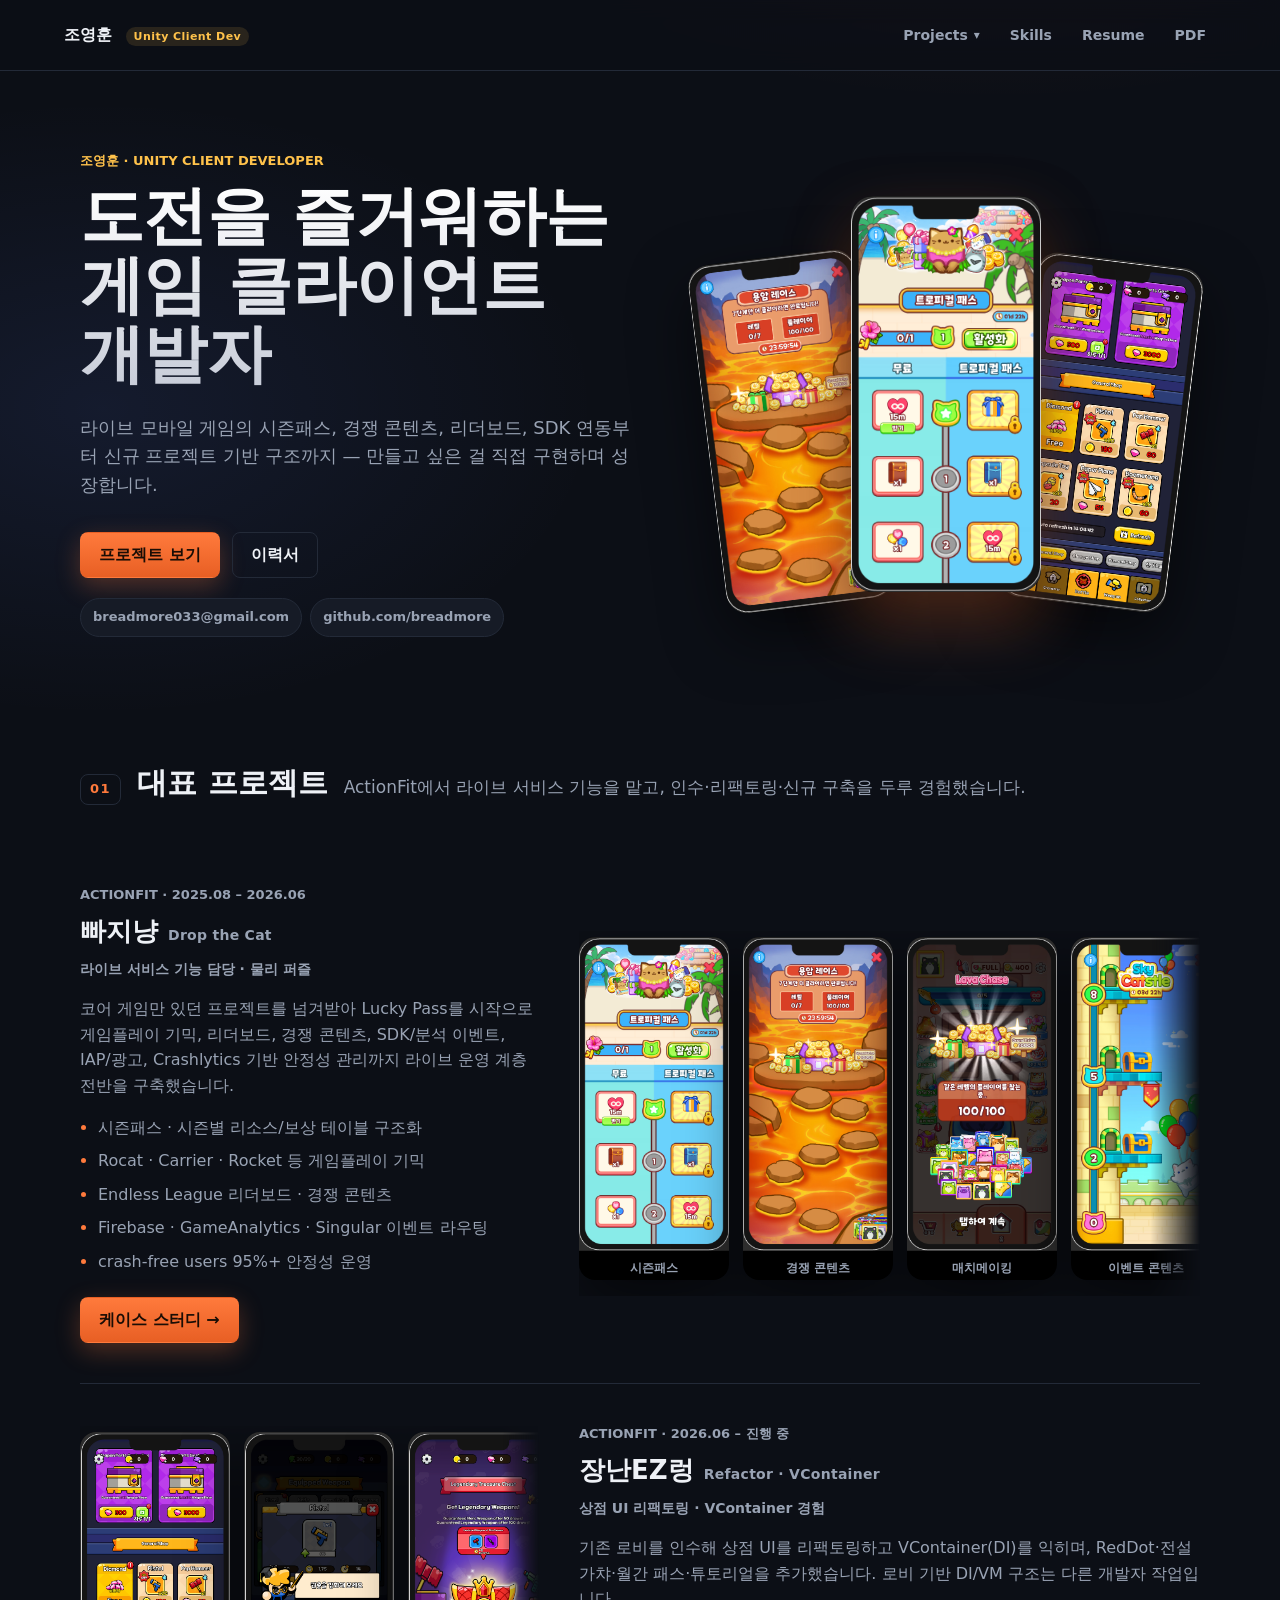
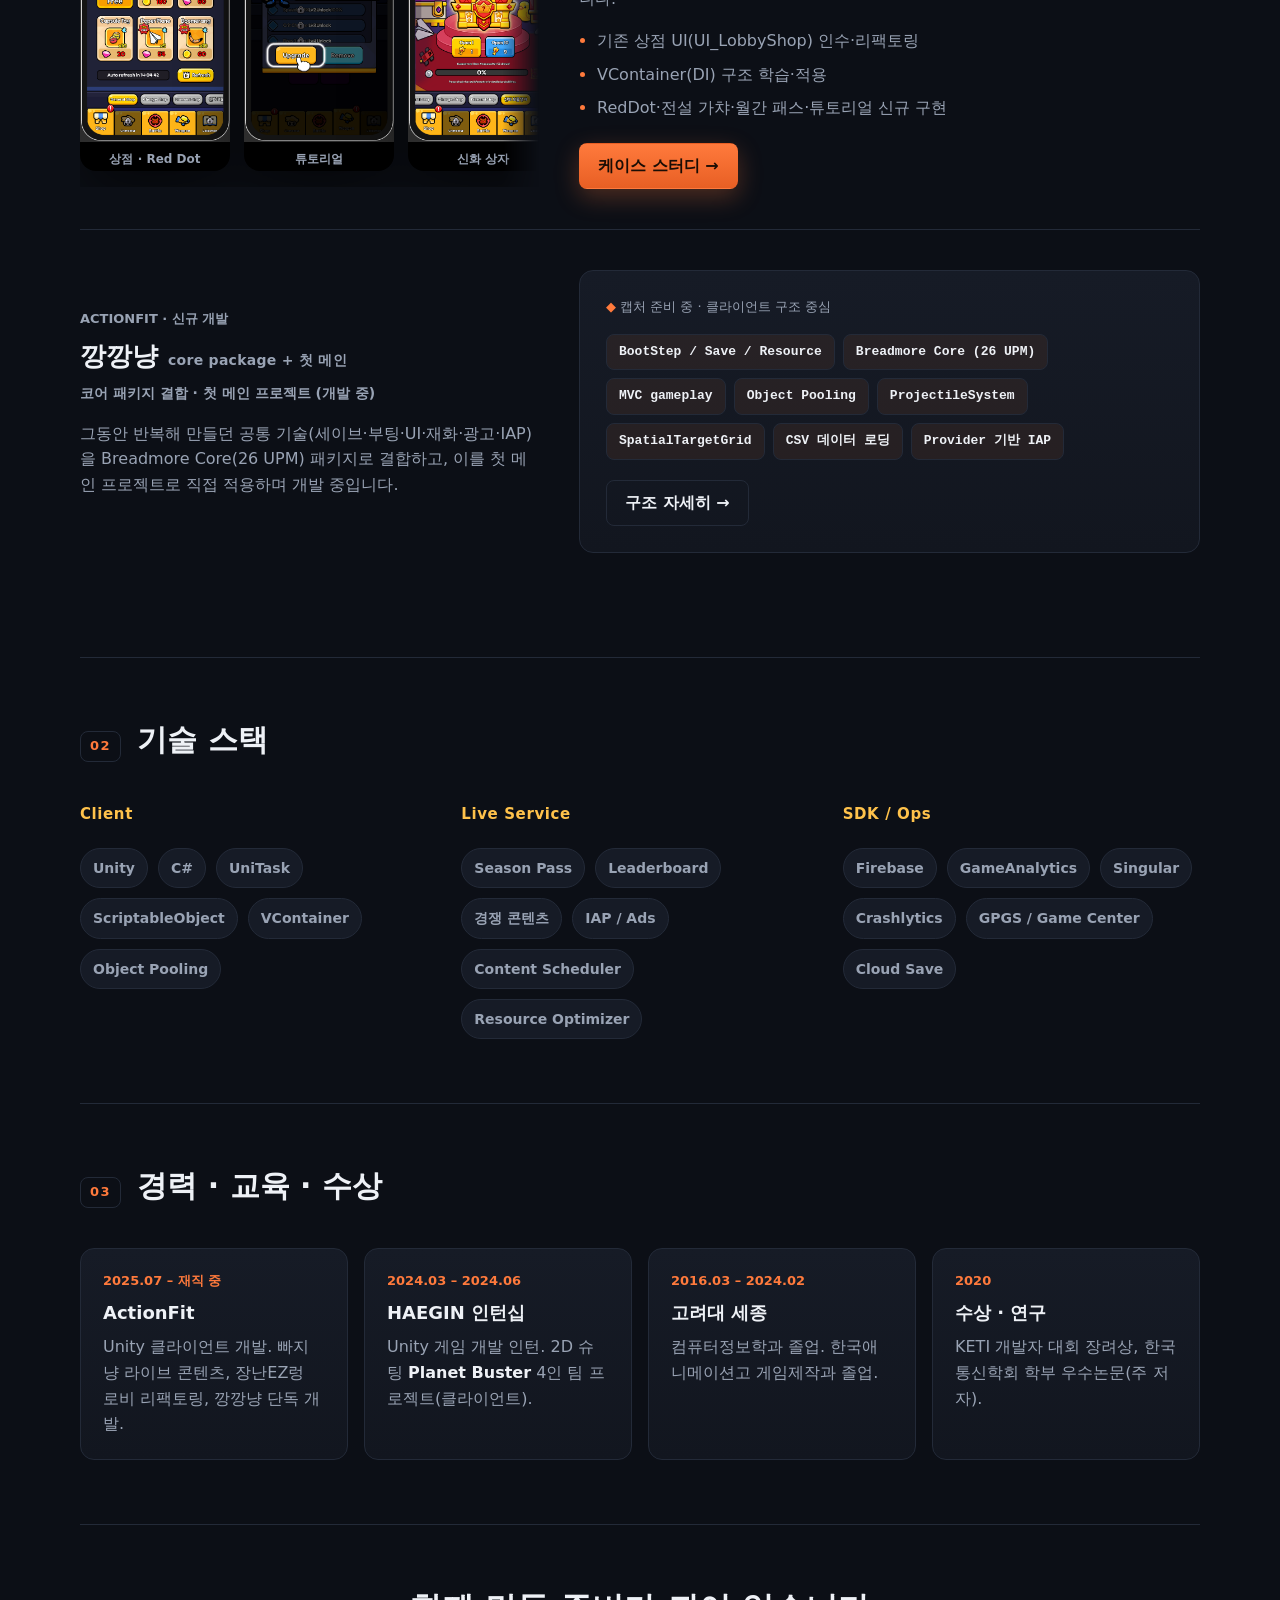
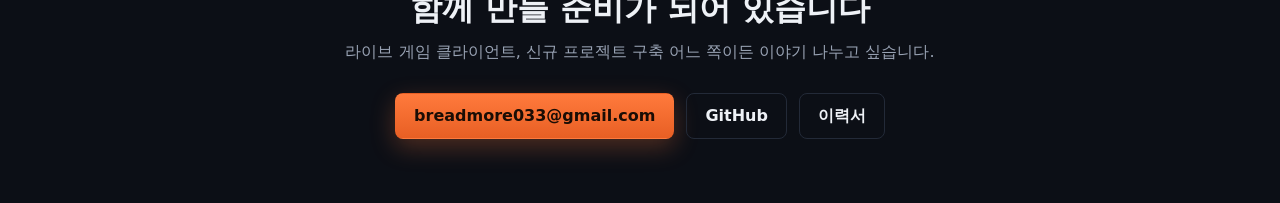
==== commit 46e3633e: "Update" ====
--- a/index.html
+++ b/index.html
@@ -98,17 +98,17 @@
         <article class="proj-band reverse">
           <div class="proj-text">
             <p class="project-period">ActionFit · 2026.06 – 진행 중</p>
-            <h3>장난EZ렁 <span>Lobby Features</span></h3>
-            <p class="proj-role">로비 신규 기능 · 상점 확장</p>
+            <h3>장난EZ렁 <span>Refactor · VContainer</span></h3>
+            <p class="proj-role">상점 UI 리팩토링 · VContainer 경험</p>
             <p>
-              이미 출시된 로비에 RedDot 알림, 전설 가챠, 월간 패스, 튜토리얼을
-              신규 구현하고 상점 UI를 확장했습니다.
-              로비 기반 DI/VM 구조는 다른 개발자가 만든 것 위에서 작업했습니다.
+              기존 로비를 인수해 상점 UI를 리팩토링하고 VContainer(DI)를 익히며,
+              RedDot·전설 가챠·월간 패스·튜토리얼을 추가했습니다.
+              로비 기반 DI/VM 구조는 다른 개발자 작업입니다.
             </p>
             <ul class="proj-highlights">
-              <li>RedDot 알림 시스템 신규 설계 (provider + DI 집계, OCP)</li>
-              <li>전설 가챠 · 월간 패스 구독 신규 구현</li>
-              <li>튜토리얼 온보딩 플로우 + 상점 UI 확장</li>
+              <li>기존 상점 UI(UI_LobbyShop) 인수·리팩토링</li>
+              <li>VContainer(DI) 구조 학습·적용</li>
+              <li>RedDot·전설 가챠·월간 패스·튜토리얼 신규 구현</li>
             </ul>
             <a class="button primary" href="projects/toycommando.html">케이스 스터디 &rarr;</a>
           </div>
@@ -123,12 +123,12 @@
         <article class="proj-band code-band">
           <div class="proj-text">
             <p class="project-period">ActionFit · 신규 개발</p>
-            <h3>깡깡냥 <span>from scratch</span></h3>
-            <p class="proj-role">프로젝트 생성부터 단독 구축 · Breadmore Core 기반</p>
+            <h3>깡깡냥 <span>core package + 첫 메인</span></h3>
+            <p class="proj-role">코어 패키지 결합 · 첫 메인 프로젝트 (개발 중)</p>
             <p>
-              프로젝트 생성 단계부터 클라이언트 구조, 게임플레이, UI/HUD, 데이터 테이블,
-              투사체 시스템, 상점/IAP까지 직접 개발했습니다. 빠지냥에서 반복하던 라이브 기능을
-              직접 설계한 Breadmore Core 재사용 패키지 기반 구조로 옮겼습니다.
+              그동안 반복해 만들던 공통 기술(세이브·부팅·UI·재화·광고·IAP)을
+              Breadmore Core(26 UPM) 패키지로 결합하고, 이를 첫 메인 프로젝트로
+              직접 적용하며 개발 중입니다.
             </p>
           </div>
           <div class="arch-panel" aria-label="깡깡냥 아키텍처">
